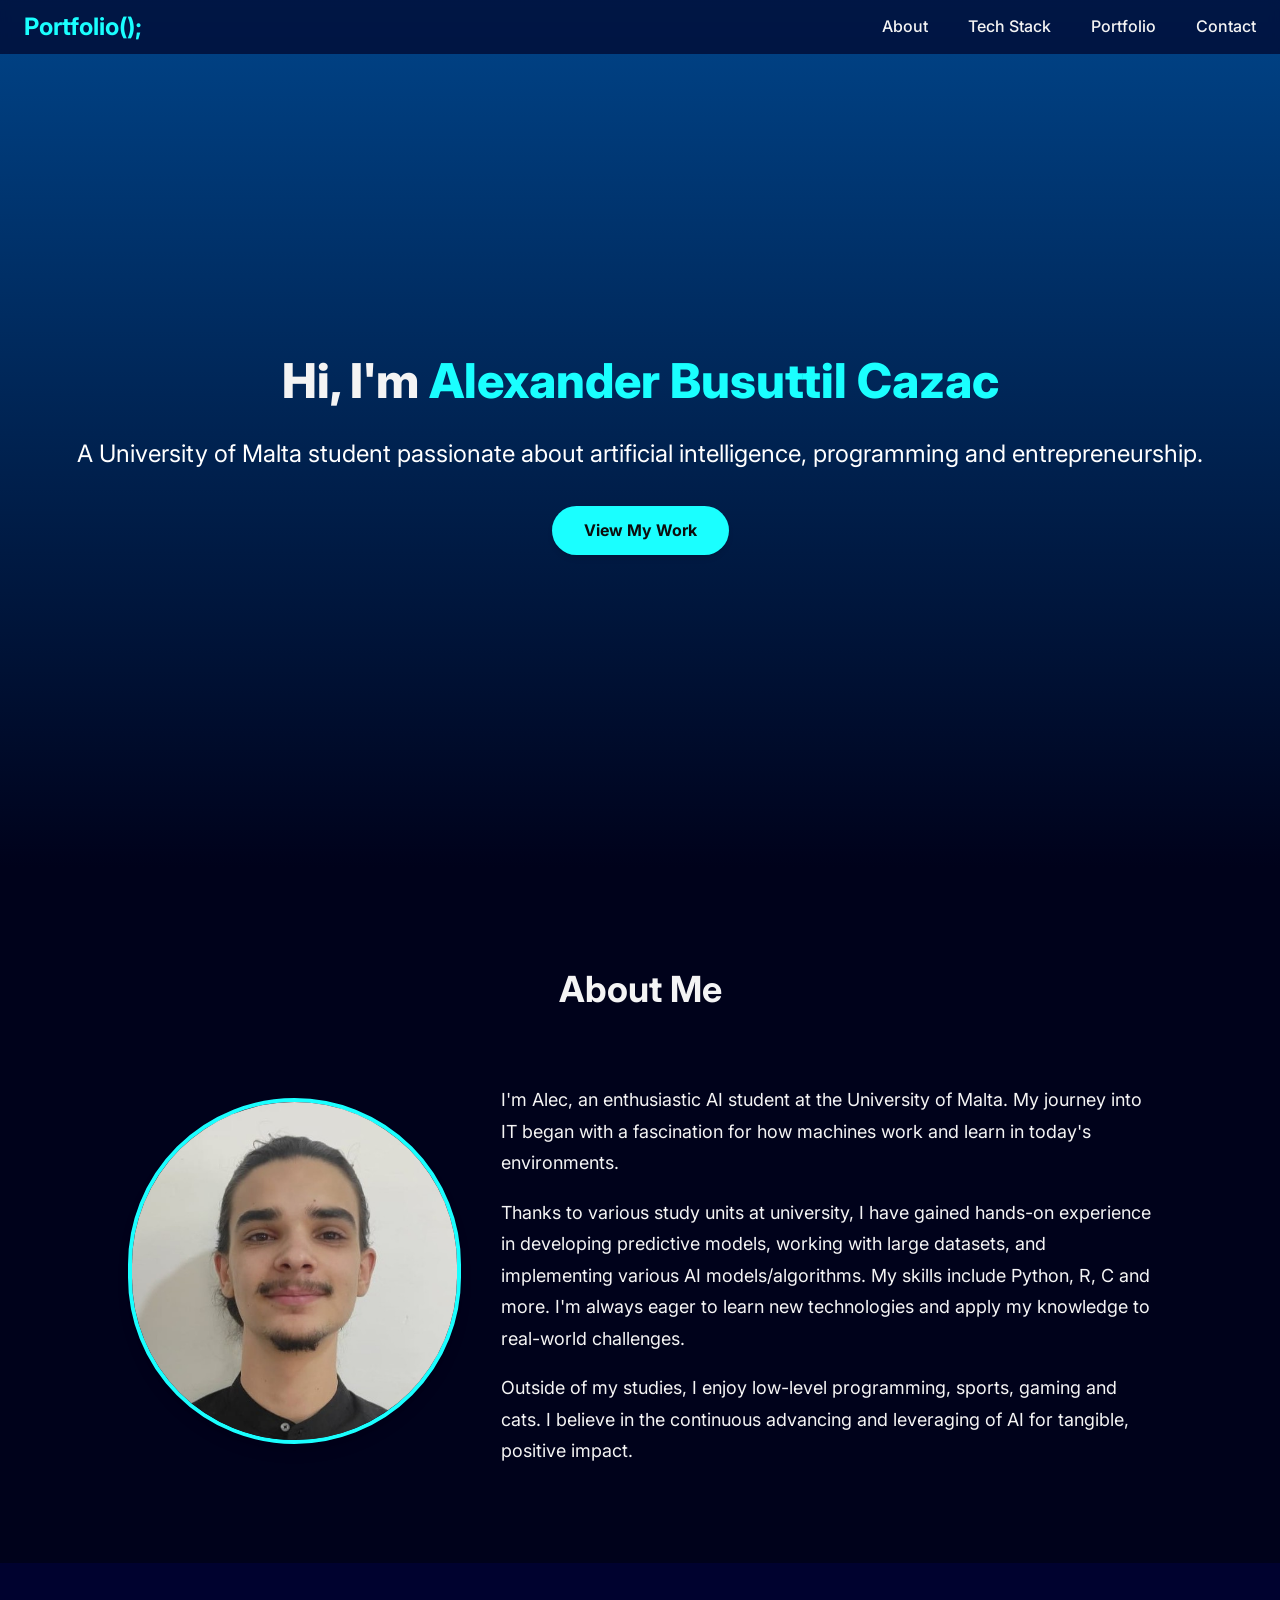
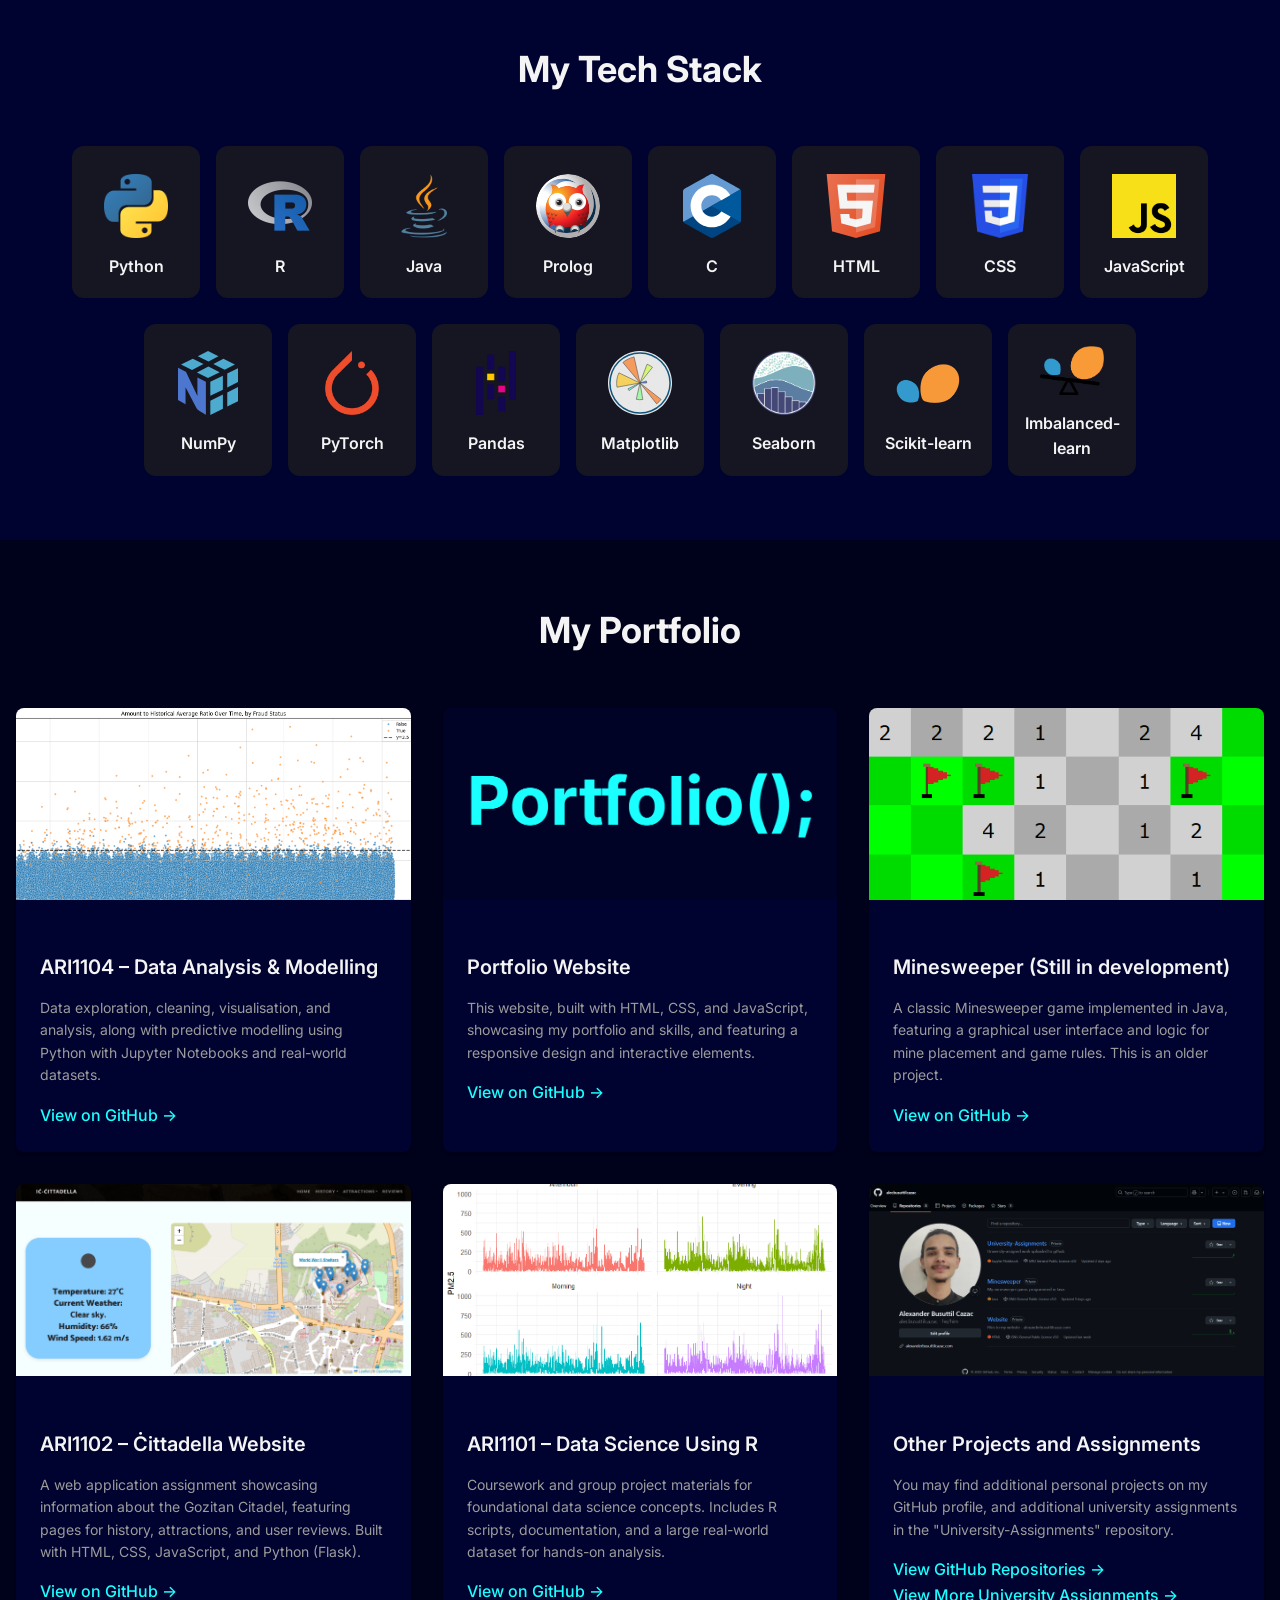
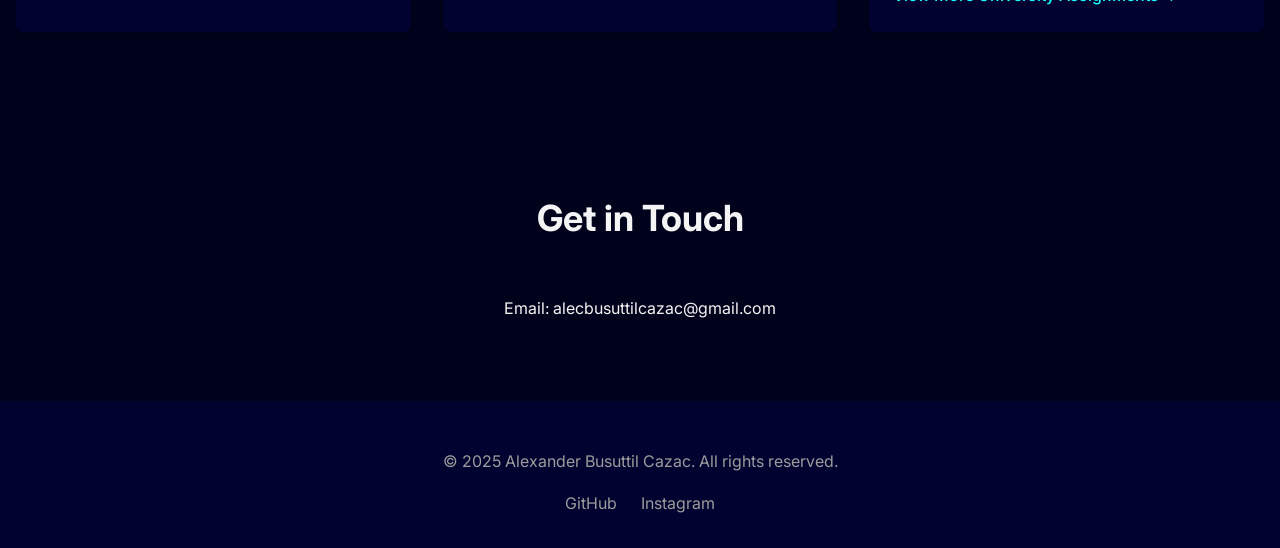
==== front/index.html @ d054beac "Updated website" ====
<!DOCTYPE html>
<html lang="en">

<head>
    <meta charset="UTF-8">
    <meta name="viewport" content="width=device-width, initial-scale=1.0">
    <meta name="author" content="Alexander Busuttil Cazac">
    <link rel="stylesheet" href="https://fonts.googleapis.com/css2?family=Inter:wght@300;400;600;700&display=swap">
    <!-- Font Awesome for icons -->
    <link rel="stylesheet" href="https://cdnjs.cloudflare.com/ajax/libs/font-awesome/6.4.0/css/all.min.css">
    <link rel="stylesheet" href="css/styles.css">
    <link rel="icon" type="image/x-icon" href="resources/favicon.ico">
    <title>Alexander's Portfolio - Home</title>
</head>


<body>
    <!-- HEADER -->
    <header class="header">
        <div class="container">
            <nav class="navbar">
                <!-- Mobile menu toggle button -->
                <button class="hamburger-menu" id="hamburger-menu" aria-label="Toggle navigation menu">
                    <span class="bar"></span>
                    <span class="bar"></span>
                    <span class="bar"></span>
                </button>
                <a href="#" class="logo">Portfolio();</a>
                <ul class="nav-links" id="mobile-menu">
                    <li><a href="#about">About</a></li>
                    <li><a href="#tech-stack">Tech Stack</a></li>
                    <li><a href="#portfolio">Portfolio</a></li>
                    <li><a href="#contact">Contact</a></a></li>
                </ul>
            </nav>
        </div>
    </header>
    
    <!-- HERO -->
    <section id="home" class="hero">
        <div class="container hero-content">
            <h1 class="hero-title">Hi, I'm <span class="highlight-text">Alexander Busuttil Cazac</span></h1>
            <p class="hero-subtitle">A University of Malta student passionate about artificial intelligence, programming and entrepreneurship.</p>
            <a href="#portfolio" class="cta-button">View My Work</a>
        </div>
    </section>
    
    <!-- ABOUT -->
    <section id="about" class="about-section">
        <div class="container about-content">
            <h2 class="section-title">About Me</h2>
            <div class="about-flex-container">
                <div class="about-image">
                    <img src="resources\img\profile.jpeg" alt="A profile picture of Alexander Busuttil Cazac">
                </div>
                <div class="about-text">
                    <p>I'm Alec, an enthusiastic AI student at the University of Malta. My journey into IT began with a fascination for how machines work and learn in today's environments.</p>
                    <p>Thanks to various study units at university, I have gained hands-on experience in developing predictive models, working with large datasets, and implementing various AI models/algorithms. My skills include Python, R, C and more. I'm always eager to learn new technologies and apply my knowledge to real-world challenges.</p>
                    <p>Outside of my studies, I enjoy low-level programming, sports, gaming and cats. I believe in the continuous advancing and leveraging of AI for tangible, positive impact.</p>
                </div>
            </div>
        </div>
    </section>

    <!-- TECH STACK -->
    <section id="tech-stack" class="tech-stack-section">
        <div class="container">
            <h2 class="section-title">My Tech Stack</h2>
            <!-- Languages -->
            <div class="tech-stack-grid">
                <div class="tech-stack-item">
                    <img src="resources/img/icons/py.png" alt="Python Icon" width="64" height="64">
                    <p>Python</p>
                </div>
                <div class="tech-stack-item">
                    <img src="resources/img/icons/r.webp" alt="R icon" width="64" height="64">
                    <p>R</p>
                </div>
                <div class="tech-stack-item">
                    <img src="resources/img/icons/java.png" alt="Java icon" width="64" height="64">
                    <p>Java</p>
                </div>
                <div class="tech-stack-item">
                    <img src="resources/img/icons/swi-prolog.svg" alt="Prolog icon" width="64" height="64">
                    <p>Prolog</p>
                </div>
                <div class="tech-stack-item">
                    <img src="resources/img/icons/C.svg" alt="C icon" width="64" height="64">
                    <p>C</p>
                </div>
                <div class="tech-stack-item">
                    <img src="resources/img/icons/html5.png" alt="HTML5 icon" width="64" height="64">
                    <p>HTML</p>
                </div>
                <div class="tech-stack-item">
                    <img src="resources/img/icons/CSS3.png" alt="CSS3 icon" width="64" height="64">
                    <p>CSS</p>
                </div>
                <div class="tech-stack-item">
                    <img src="resources/img/icons/Javascript.png" alt="JavaScript icon" width="64" height="64">
                    <p>JavaScript</p>
                </div>
            </div>
            <br>            
            <!-- Python Packages -->
            <div class="tech-stack-grid">
                <div class="tech-stack-item">
                    <img src="resources/img/icons/numpy.svg" alt="NumPy Icon" width="64" height="64">
                    <p>NumPy</p>
                </div>
                <div class="tech-stack-item">
                    <img src="resources/img/icons/pytorch.png" alt="PyTorch Icon" width="64" height="64">
                    <p>PyTorch</p>
                </div>
                <div class="tech-stack-item">
                    <img src="resources/img/icons/pandas.png" alt="Pandas Icon" width="64" height="64">
                    <p>Pandas</p>
                </div>
                <div class="tech-stack-item">
                    <img src="resources/img/icons/plot.svg" alt="MatPlotLib Icon" width="64" height="64">
                    <p>Matplotlib</p>
                </div>
                <div class="tech-stack-item">
                    <img src="resources/img/icons/seaborn.png" alt="Seaborn Icon" width="64" height="64">
                    <p>Seaborn</p>
                </div>
                <div class="tech-stack-item">
                    <img src="resources/img/icons/sklearn.png" alt="Scikit-learn Icon" width="64" height="64">
                    <p>Scikit-learn</p>
                </div>
                <div class="tech-stack-item">
                    <img src="resources/img/icons/imblearn.png" alt="Imbalanced-learn Icon" width="64" height="64">
                    <p>Imbalanced-learn</p>
                </div>
            </div>
        </div>
    </section>
    
    <!-- PORTFOLIO -->
    <section id="portfolio" class="portfolio-section">
        <div class="container">
            <h1 class="section-title">My Portfolio</h1>
            <div class="portfolio-grid">
                <div class="project-card">
                    <img src="resources/img/prj-DS2.png" class="project-image">
                    <div class="project-info">
                        <h3 class="project-title">ARI1104 – Data Analysis & Modelling</h3>
                        <p class="project-description">
                            Data exploration, cleaning, visualisation, and analysis, along with predictive modelling using Python with Jupyter Notebooks and real-world datasets.
                        </p>
                        <a href="https://github.com/alecbusuttilcazac/University-Assignments/tree/main/ARI1104%20-%20Foundations%20for%20Data%20Science%202" class="project-link">View on GitHub &rarr;</a>
                    </div>
                </div>
                
                <div class="project-card">
                    <img src="resources/img/prj-pweb.png" class="project-image">
                    <div class="project-info">
                        <h3 class="project-title">Portfolio Website</h3>
                        <p class="project-description">
                            This website, built with HTML, CSS, and JavaScript, showcasing my portfolio and skills, and featuring a responsive design and interactive elements.
                        </p>
                        <a href="https://github.com/alecbusuttilcazac/Website/tree/main" class="project-link">View on GitHub &rarr;</a>
                    </div>
                </div>
                
                <div class="project-card">
                    <img src="resources/img/prj-minesweeper.png" class="project-image">
                    <div class="project-info">
                        <h3 class="project-title">Minesweeper (Still in development)</h3>
                        <p class="project-description">
                            A classic Minesweeper game implemented in Java, featuring a graphical user interface and logic for mine placement and game rules. This is an older project.
                        </p>
                        <a href="https://github.com/alecbusuttilcazac/Minesweeper" class="project-link">View on GitHub &rarr;</a>
                    </div>
                </div>
                
                <div class="project-card">
                    <img src="resources/img/prj-cittadella.png" class="project-image">
                    <div class="project-info">
                        <h3 class="project-title">ARI1102 – Ċittadella Website</h3>
                        <p class="project-description">
                            A web application assignment showcasing information about the Gozitan Citadel, featuring pages for history, attractions, and user reviews. Built with HTML, CSS, JavaScript, and Python (Flask).
                        </p>
                        <a href="https://github.com/alecbusuttilcazac/University-Assignments/tree/main/ARI1102%20-%20Programming%20for%20AI/Web%20Development" class="project-link">View on GitHub &rarr;</a>
                    </div>
                </div>
                
                <div class="project-card">
                    <img src="resources/img/prj-R.png" class="project-image">
                    <div class="project-info">
                        <h3 class="project-title">ARI1101 – Data Science Using R</h3>
                        <p class="project-description">
                            Coursework and group project materials for foundational data science concepts. Includes R scripts, documentation, and a large real-world dataset for hands-on analysis.
                        </p>
                        <a href="#" class="project-link">View on GitHub &rarr;</a>
                    </div>
                </div>
                
                <div class="project-card">
                    <img src="resources/img/prj-github.png" class="project-image">
                    <div class="project-info">
                        <h3 class="project-title">Other Projects and Assignments</h3>
                        <p class="project-description">
                            You may find additional personal projects on my GitHub profile, and additional university assignments in the "University-Assignments" repository.
                        </p>
                        <a href="https://github.com/alecbusuttilcazac?tab=repositories" class="project-link">View GitHub Repositories &rarr;</a><br>
                        <a href="https://github.com/alecbusuttilcazac/University-Assignments" class="project-link">View More University Assignments &rarr;</a>
                    </div>
                </div>
            </div>
        </div>
    </section>
    
    <!-- CONTACT -->
    <section id="contact" class="contact-section">
        <div class="container contact-container">
            <h2 class="section-title">Get in Touch</h2>
            <p style="text-align: center;">Email: alecbusuttilcazac@gmail.com</p>
        </div>
    </section>
    
    <!-- FOOTER -->
    <footer class="footer">
        <div class="container footer-content">
            <p>&copy; 2025 Alexander Busuttil Cazac. All rights reserved.</p>
            <div class="social-links">
                <a href="https://github.com/alecbusuttilcazac">GitHub</a>
                <a href="https://www.instagram.com/alexanderbusuttilcazac/?hl=en">Instagram</a>
            </div>
        </div>
    </footer>
    
    <script src="js/script.js"></script>
</body>
</html>
---- front/css/styles.css ----
/* style.css */

/* --- General Styles --- */
:root {
    --background-colour: #00021b;
    --card-bg: #00022f; /* for cards */
    --text-colour: #f4f4f4; /* for body text */
    --primary-colour: #1affff; /* for highlights */
    --secondary-colour: #0d0d0d;
    --accent-colour: #1affff;
    --light-text-colour: #f4f4f4;
    --light-grey: #9c9c9c; /* for secondary text/borders */
    --font-family: 'Inter', sans-serif;
}

@keyframes fadeInFromBottom {
    from {
        opacity: 0;
        transform: translateY(16px);
    } to {
        opacity: 1;
        transform: translateY(0px);
    }
}

html {
    scroll-behavior: smooth;
}

body {
    font-family: var(--font-family);
    margin: 0;
    padding: 0;
    background-color: var(--background-colour);
    color: var(--text-colour);
    line-height: 1.6;
    -webkit-font-smoothing: antialiased;
    -moz-osx-font-smoothing: grayscale;
}

img {
    max-width: 100%;
    object-fit: contain;
}

h1 {
    font-size: 3rem;
    font-weight: 700;
    margin-bottom: 1rem;
    color: var(--text-colour);
}

h2 {
    font-size: 2.25rem;
    font-weight: 700;
    text-align: center;
    margin-bottom: 3rem;
    color: var(--text-colour);
}

h3 {
    font-size: 1.5rem;
    font-weight: 600;
    margin-bottom: 1.5rem;
    color: var(--text-colour);
}

.container {
    max-width: 1280px;
    margin-left: auto;
    margin-right: auto;
    padding-left: 1rem;
    padding-right: 1rem;
}

.section-title {
    font-size: 2.25rem;
    font-weight: 700;
    text-align: center;
    margin-bottom: 3rem;
    color: var(--text-colour);
}

/* --- Header & Navigation --- */
.header {
    position: fixed;
    top: 0;
    width: 100%;
    z-index: 1000;
    background-color: rgba(0, 3, 41, 0.7);
    backdrop-filter: blur(5px);
    -webkit-backdrop-filter: blur(10px);
    padding-top: 0;
    padding-bottom: 0;
}

.navbar {
    display: flex;
    justify-content: space-between;
    align-items: center;
    position: relative; /* Needed for positioning the mobile menu */
}

.logo {
    font-size: 1.5rem;
    font-weight: 700;
    color: var(--accent-colour);
    text-decoration: none;
    padding: 0.5rem;
    border-radius: 0.375rem;
    transition: background-color 0.3s ease;
}

/* Hide the hamburger menu by default on larger screens */
.hamburger-menu {
    display: none;
}

/* Mobile navigation menu styling */
.nav-links {
    display: flex;
    list-style: none;
    margin: 0;
    padding: 0;
    gap: 1.5rem;
}

.nav-links li a {
    color: var(--text-colour);
    font-weight: 500;
    text-decoration: none;
    padding: 0.5rem;
    border-radius: 0.375rem;
    transition: color 0.3s ease, background-color 0.3s ease;
}

.nav-links li a:hover {
    color: var(--accent-colour);
}

/* --- HERO Section --- */
.hero {
    background-image: linear-gradient(to bottom, #004489, #00021b); /* Darker gradient */
    color: white;
    min-height: 75vh;
    display: flex;
    align-items: center;
    justify-content: center;
    text-align: center;
    padding: 6rem 0;
}

.hero-title {
    font-size: 3rem;
    font-weight: 800;
    line-height: 1.25;
    margin-bottom: 1rem;
    animation: fadeInFromBottom 0.8s ease-out forwards;
    opacity: 0;
}

.hero-title .highlight-text {
    color: var(--accent-colour);
}

.hero-subtitle {
    font-size: 1.5rem;
    margin-bottom: 2rem;
    animation: fadeInFromBottom 0.8s ease-out forwards 0.2s;
    opacity: 0;
}

.cta-button {
    display: inline-block;
    background-color: var(--accent-colour);
    color: var(--secondary-colour);
    font-weight: 700;
    padding: 0.75rem 2rem;
    border-radius: 9999px;
    box-shadow: 0 4px 6px -1px rgba(0, 0, 0, 0.1), 0 2px 4px -1px rgba(0, 0, 0, 0.06);
    text-decoration: none;
    transition: transform 0.3s ease, background-color 0.3s ease;
    animation: fadeInFromBottom 0.8s ease-out forwards 0.4s;
    opacity: 0;
}

.cta-button:hover {
    background-color: var(--light-grey);
    transform: scale(1.05);
}

/* --- About Section --- */
.about-section {
    background-color: var(--background-colour);
    padding-top: 4rem;
    padding-bottom: 5rem;
}

.about-content {
    max-width: 64rem;
}

.about-flex-container {
    display: flex;
    align-items: center;
    gap: 3rem;
}

.about-image {
    flex-basis: 33.333333%;
    margin-bottom: 2rem;
}

.about-image img {
    width: 12rem;
    height: 12rem;
    border-radius: 9999px;
    box-shadow: 0 10px 15px -3px rgba(0, 0, 0, 0.1), 0 4px 6px -2px rgba(0, 0, 0, 0.05);
    object-fit: contain;
    border: 4px solid var(--primary-colour);
}

.about-text {
    flex-basis: 66.666667%;
    font-size: 1.125rem;
    line-height: 1.75;
    color: var(--text-colour);
}

.about-text p {
    margin-bottom: 1rem;
}

/* --- Tech Stack Section --- */
.tech-stack-section {
    background-color: var(--card-bg);
    padding-top: 3rem;
    padding-bottom: 4rem;
}

.tech-stack-grid {
    display: flex;
    flex-wrap: wrap;
    justify-content: center;
    gap: 1rem;
    text-align: center;
}

.tech-stack-item {
    background-color: #151622;
    padding-top: 1.5rem;
    border-radius: 0.75rem;
    transition: transform 0.3s ease, box-shadow 0.3s ease;
    width: 8rem;
    height: 8rem;
    display: flex;
    flex-direction: column;
    justify-content: center;
    align-items: center;
}

.tech-stack-item:hover {
    transform: translateY(-5px);
    background-color: #1d1e2c;
}

.tech-stack-item p {
    font-weight: 600;
    color: var(--text-colour);
}

/* --- Portfolio Section --- */
.portfolio-section {
    background-color: var(--background-colour);
    padding-top: 2rem;
    padding-bottom: 4rem;
}

.portfolio-grid {
    display: grid;
    grid-template-columns: repeat(1, minmax(0, 1fr));
    gap: 2rem;
}

.project-card {
    background-color: var(--card-bg);
    border-radius: 0.5rem;
    box-shadow: 0 4px 6px -1px rgba(0, 0, 0, 0.1), 0 2px 4px -1px rgba(0, 0, 0, 0.06);
    overflow: hidden;
    transition: transform 0.3s ease;
}

.project-card:hover {
    transform: scale(1.05);
}

.project-image {
    width: 100%;
    height: 12rem;
    object-fit: cover;
}

.project-info {
    padding: 1.5rem;
}

.project-title {
    font-size: 1.25rem;
    font-weight: 600;
    color: var(--text-colour);
    margin-bottom: 0.5rem;
}

.project-description {
    color: var(--light-grey);
    font-size: 0.875rem;
    margin-bottom: 1rem;
}

.project-link {
    color: var(--accent-colour);
    font-weight: 500;
    text-decoration: none;
    transition: color 0.3s ease;
}

.project-link:hover {
    color: var(--text-colour);
}

/* --- Contact Section --- */
.contact-section {
    background-color: var(--background-colour);
    padding: 4rem 0;
}

.contact-container {
    max-width: 48rem;
}

.contact-form {
    display: flex;
    flex-direction: column;
    gap: 1.5rem;
}

.form-group label {
    display: block;
    font-size: 1.125rem;
    font-weight: 500;
    color: var(--text-colour);
    margin-bottom: 0.5rem;
}

.form-group input,
.form-group textarea {
    display: block;
    width: 100%;
    padding: 0.75rem 1rem;
    border: 1px solid var(--light-grey);
    background-color: var(--card-bg);
    color: var(--text-colour);
    border-radius: 0.375rem;
    box-shadow: 0 1px 2px 0 rgba(0, 0, 0, 0.05);
    font-size: 1.125rem;
}

.form-group input:focus,
.form-group textarea:focus {
    outline: 2px solid var(--accent-colour);
    border-color: var(--accent-colour);
}

.form-submit {
    text-align: center;
}

/* --- Footer --- */
.footer {
    background-color: var(--card-bg);
    color: var(--light-grey);
    padding-top: 2rem;
    padding-bottom: 2rem;
}

.footer-content {
    text-align: center;
}

.social-links {
    display: flex;
    justify-content: center;
    gap: 1.5rem;
    margin-top: 1rem;
}

.social-links a {
    color: var(--light-grey);
    text-decoration: none;
    transition: color 0.3s ease;
}

.social-links a:hover {
    color: var(--accent-colour);
}

/* --- Responsive Design --- */
@media (max-width: 767px) {
    /* Mobile-first adjustments for the header */
    .header {
        padding: 0.75rem 1rem; /* Adjust padding for mobile header */
    }

    .navbar {
        justify-content: space-between;
    }

    .nav-links {
        display: none;
        position: absolute;
        top: 100%;
        left: 0;
        width: 100%;
        background-color: rgba(0, 3, 41, 0.7);
        backdrop-filter: blur(5px);
        -webkit-backdrop-filter: blur(10px);
        flex-direction: column;
        text-align: center;
        padding: 1rem 0;
        box-shadow: 0 4px 6px -1px rgba(0, 0, 0, 0.1);
        border-bottom-left-radius: 0.5rem;
        border-bottom-right-radius: 0.5rem;
    }

    .nav-links.active {
        display: flex;
    }
    
    .nav-links li a {
        padding: 1rem 0;
        width: 100%;
    }

    .hamburger-menu {
        display: block;
        background: none;
        border: none;
        cursor: pointer;
        padding: 0.5rem;
        position: relative;
        z-index: 1001; /* Ensure it's above the menu */
    }

    .hamburger-menu .bar {
        display: block;
        width: 25px;
        height: 3px;
        background-color: var(--accent-colour);
        margin: 5px auto;
        transition: all 0.3s ease;
        border-radius: 0.25rem;
    }

    .hamburger-menu.active .bar:nth-child(2) {
        opacity: 0;
    }
    
    .hamburger-menu.active .bar:nth-child(1) {
        transform: translateY(8px) rotate(45deg);
    }
    
    .hamburger-menu.active .bar:nth-child(3) {
        transform: translateY(-8px) rotate(-45deg);
    }
    
    .hero-title {
        font-size: 2.25rem; /* Smaller font size for mobile */
    }

    .hero-subtitle {
        font-size: 1.2rem; /* Smaller font size for mobile */
    }

    .about-flex-container {
        flex-direction: column;
        text-align: center;
    }
    
    .about-image {
        margin-bottom: 1rem;
    }

    .about-text {
        text-align: left;
    }
}

@media (min-width: 768px) {
    .about-flex-container {
        flex-direction: row;
        margin-bottom: 0;
    }
    
    .about-image {
        margin-bottom: 0;
    }

    .about-image img {
        width: 100%;
        height: auto;
    }

    .portfolio-grid {
        grid-template-columns: repeat(2, minmax(0, 1fr));
    }
}

@media (min-width: 1024px) {
    .portfolio-grid {
        grid-template-columns: repeat(3, minmax(0, 1fr));
    }
}
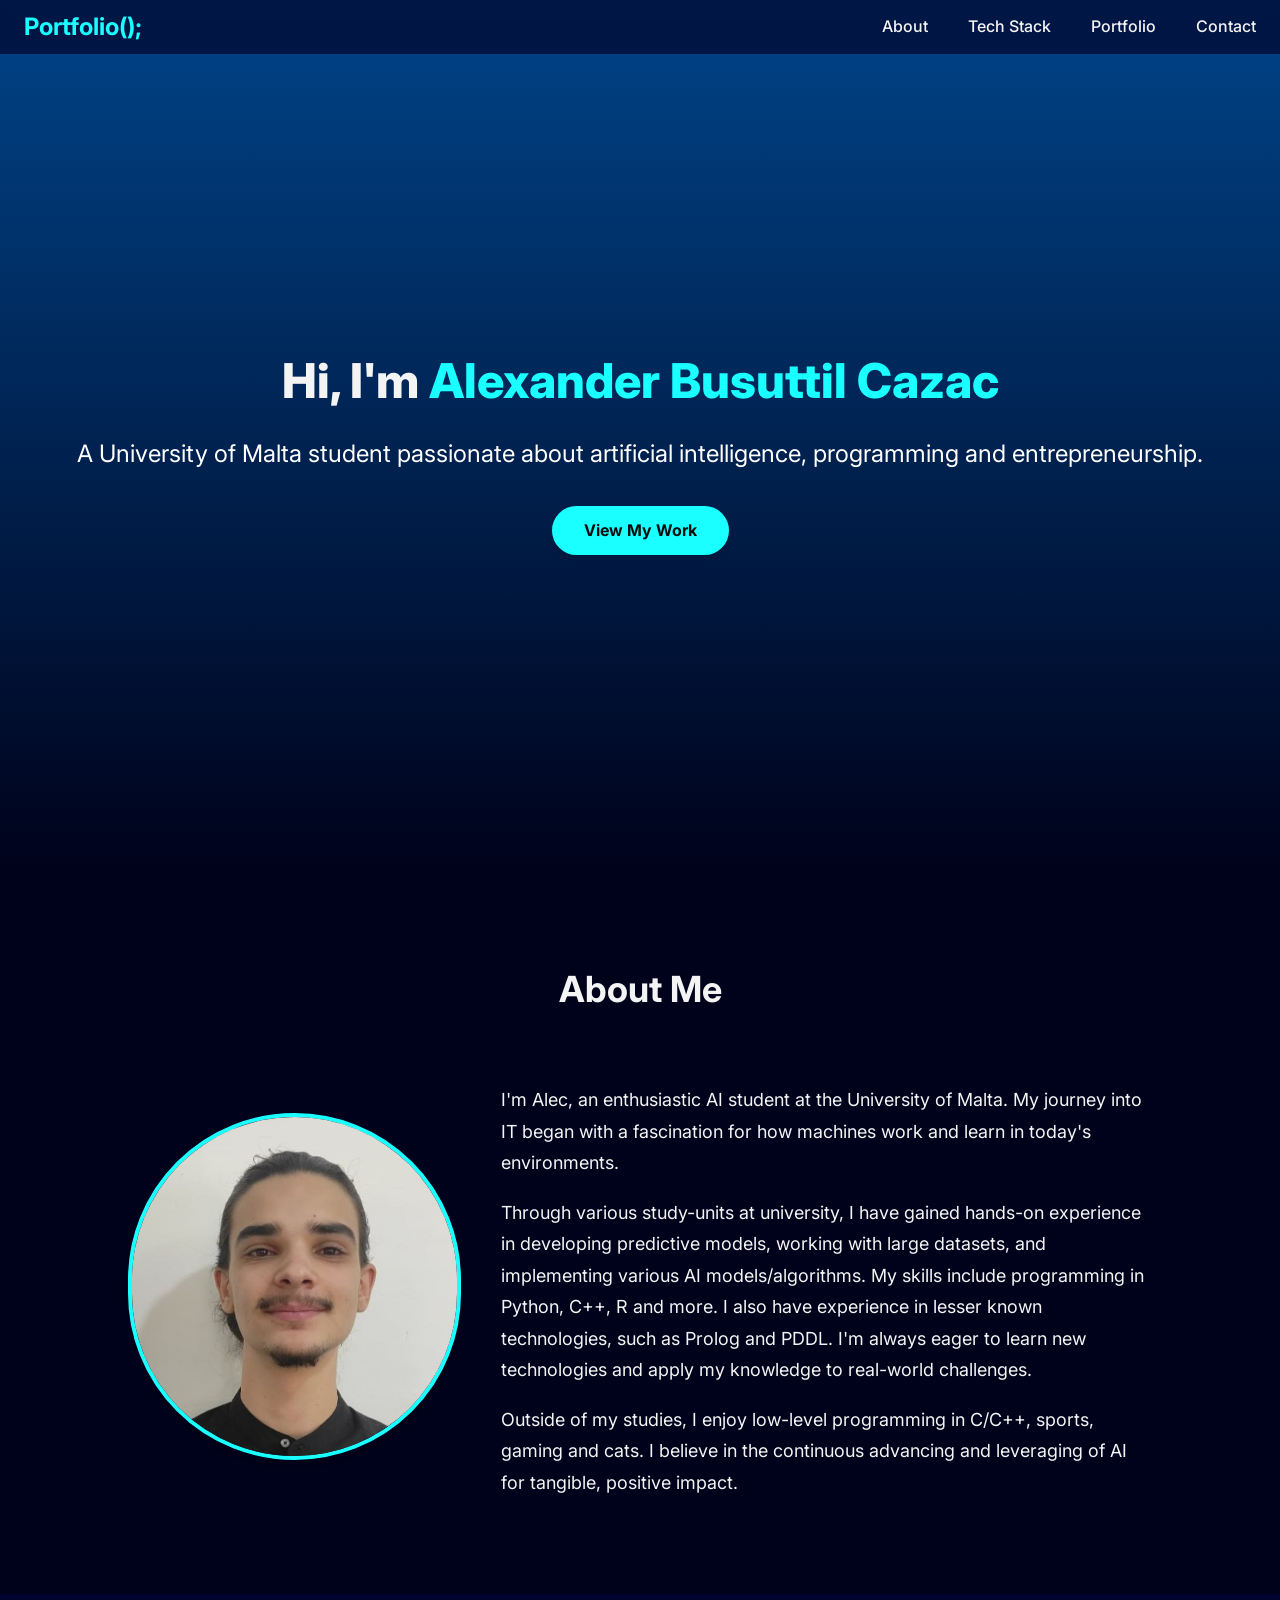
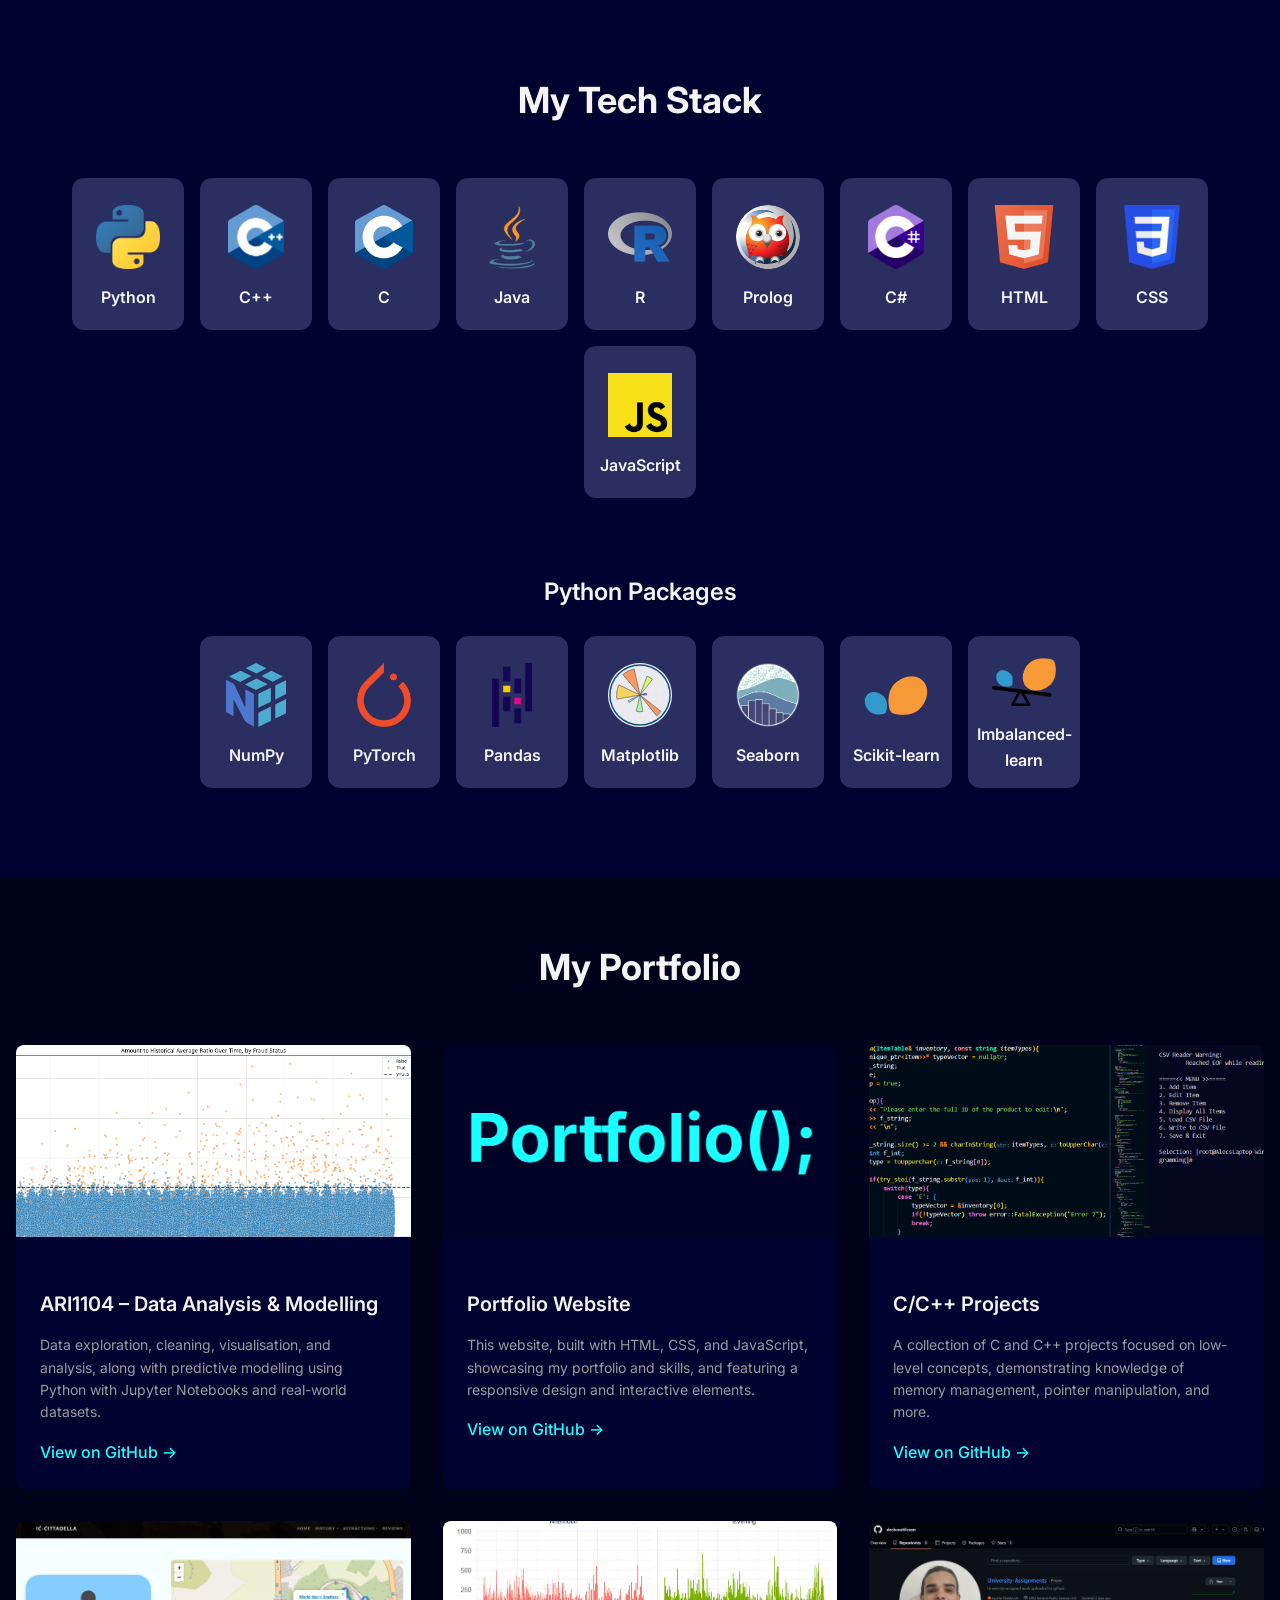
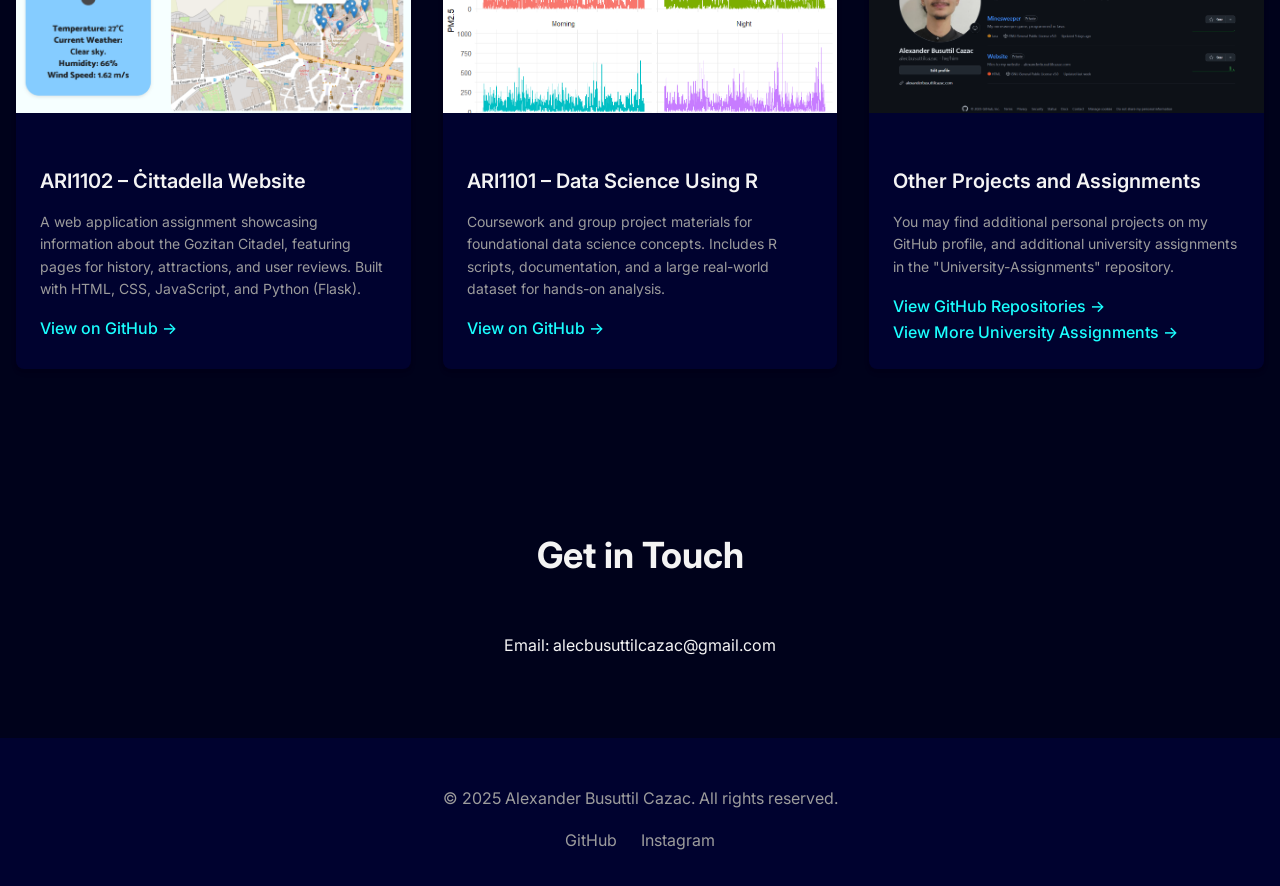
==== commit a93a3c16: "Update tech stack and portfolio section Revised tech stack to include C++ and C# with new icons, upd" ====
--- a/front/index.html
+++ b/front/index.html
@@ -55,8 +55,8 @@
                 </div>
                 <div class="about-text">
                     <p>I'm Alec, an enthusiastic AI student at the University of Malta. My journey into IT began with a fascination for how machines work and learn in today's environments.</p>
-                    <p>Thanks to various study units at university, I have gained hands-on experience in developing predictive models, working with large datasets, and implementing various AI models/algorithms. My skills include Python, R, C and more. I'm always eager to learn new technologies and apply my knowledge to real-world challenges.</p>
-                    <p>Outside of my studies, I enjoy low-level programming, sports, gaming and cats. I believe in the continuous advancing and leveraging of AI for tangible, positive impact.</p>
+                    <p>Through various study-units at university, I have gained hands-on experience in developing predictive models, working with large datasets, and implementing various AI models/algorithms. My skills include programming in Python, C++, R and more. I also have experience in lesser known technologies, such as Prolog and PDDL. I'm always eager to learn new technologies and apply my knowledge to real-world challenges.</p>
+                    <p>Outside of my studies, I enjoy low-level programming in C/C++, sports, gaming and cats. I believe in the continuous advancing and leveraging of AI for tangible, positive impact.</p>
                 </div>
             </div>
         </div>
@@ -73,20 +73,28 @@
                     <p>Python</p>
                 </div>
                 <div class="tech-stack-item">
+                    <img src="resources/img/icons/Cpp.png" alt="C++ icon" width="64" height="64">
+                    <p>C++</p>
+                </div>
+                <div class="tech-stack-item">
+                    <img src="resources/img/icons/C.svg" alt="C icon" width="64" height="64">
+                    <p>C</p>
+                </div>
+                <div class="tech-stack-item">
+                    <img src="resources/img/icons/java.png" alt="Java icon" width="64" height="64">
+                    <p>Java</p>
+                </div>
+                <div class="tech-stack-item">
                     <img src="resources/img/icons/r.webp" alt="R icon" width="64" height="64">
                     <p>R</p>
                 </div>
                 <div class="tech-stack-item">
-                    <img src="resources/img/icons/java.png" alt="Java icon" width="64" height="64">
-                    <p>Java</p>
-                </div>
-                <div class="tech-stack-item">
                     <img src="resources/img/icons/swi-prolog.svg" alt="Prolog icon" width="64" height="64">
                     <p>Prolog</p>
                 </div>
                 <div class="tech-stack-item">
-                    <img src="resources/img/icons/C.svg" alt="C icon" width="64" height="64">
-                    <p>C</p>
+                    <img src="resources/img/icons/Cs.png" alt="C# icon" width="64" height="64">
+                    <p>C#</p>
                 </div>
                 <div class="tech-stack-item">
                     <img src="resources/img/icons/html5.png" alt="HTML5 icon" width="64" height="64">
@@ -101,8 +109,10 @@
                     <p>JavaScript</p>
                 </div>
             </div>
-            <br>            
+            <br><br>     
+                
             <!-- Python Packages -->
+            <h3 class="section-subtitle">Python Packages</h3>
             <div class="tech-stack-grid">
                 <div class="tech-stack-item">
                     <img src="resources/img/icons/numpy.svg" alt="NumPy Icon" width="64" height="64">
@@ -134,6 +144,7 @@
                 </div>
             </div>
         </div>
+        <br>
     </section>
     
     <!-- PORTFOLIO -->
@@ -164,13 +175,13 @@
                 </div>
                 
                 <div class="project-card">
-                    <img src="resources/img/prj-minesweeper.png" class="project-image">
-                    <div class="project-info">
-                        <h3 class="project-title">Minesweeper (Still in development)</h3>
-                        <p class="project-description">
-                            A classic Minesweeper game implemented in Java, featuring a graphical user interface and logic for mine placement and game rules. This is an older project.
-                        </p>
-                        <a href="https://github.com/alecbusuttilcazac/Minesweeper" class="project-link">View on GitHub &rarr;</a>
+                    <img src="resources/img/prj-c-cpp.png" class="project-image">
+                    <div class="project-info">
+                        <h3 class="project-title">C/C++ Projects</h3>
+                        <p class="project-description">
+                            A collection of C and C++ projects focused on low-level concepts, demonstrating knowledge of memory management, pointer manipulation, and more.
+                        </p>
+                        <a href="https://github.com/alecbusuttilcazac/C-Cpp-Projects" class="project-link">View on GitHub &rarr;</a>
                     </div>
                 </div>
                 
@@ -192,7 +203,7 @@
                         <p class="project-description">
                             Coursework and group project materials for foundational data science concepts. Includes R scripts, documentation, and a large real-world dataset for hands-on analysis.
                         </p>
-                        <a href="#" class="project-link">View on GitHub &rarr;</a>
+                        <a href="https://github.com/alecbusuttilcazac/University-Assignments/tree/main/ARI1101%20-%20Foundations%20of%20Data%20Science" class="project-link">View on GitHub &rarr;</a>
                     </div>
                 </div>
                 
--- a/front/css/styles.css
+++ b/front/css/styles.css
@@ -247,11 +247,11 @@
 }
 
 .tech-stack-item {
-    background-color: #151622;
+    background-color: #2b2e60;
     padding-top: 1.5rem;
     border-radius: 0.75rem;
     transition: transform 0.3s ease, box-shadow 0.3s ease;
-    width: 8rem;
+    width: 7rem;
     height: 8rem;
     display: flex;
     flex-direction: column;
@@ -261,12 +261,16 @@
 
 .tech-stack-item:hover {
     transform: translateY(-5px);
-    background-color: #1d1e2c;
+    background-color: #21225e;
 }
 
 .tech-stack-item p {
     font-weight: 600;
     color: var(--text-colour);
+}
+
+.section-subtitle {
+    text-align: center;
 }
 
 /* --- Portfolio Section --- */
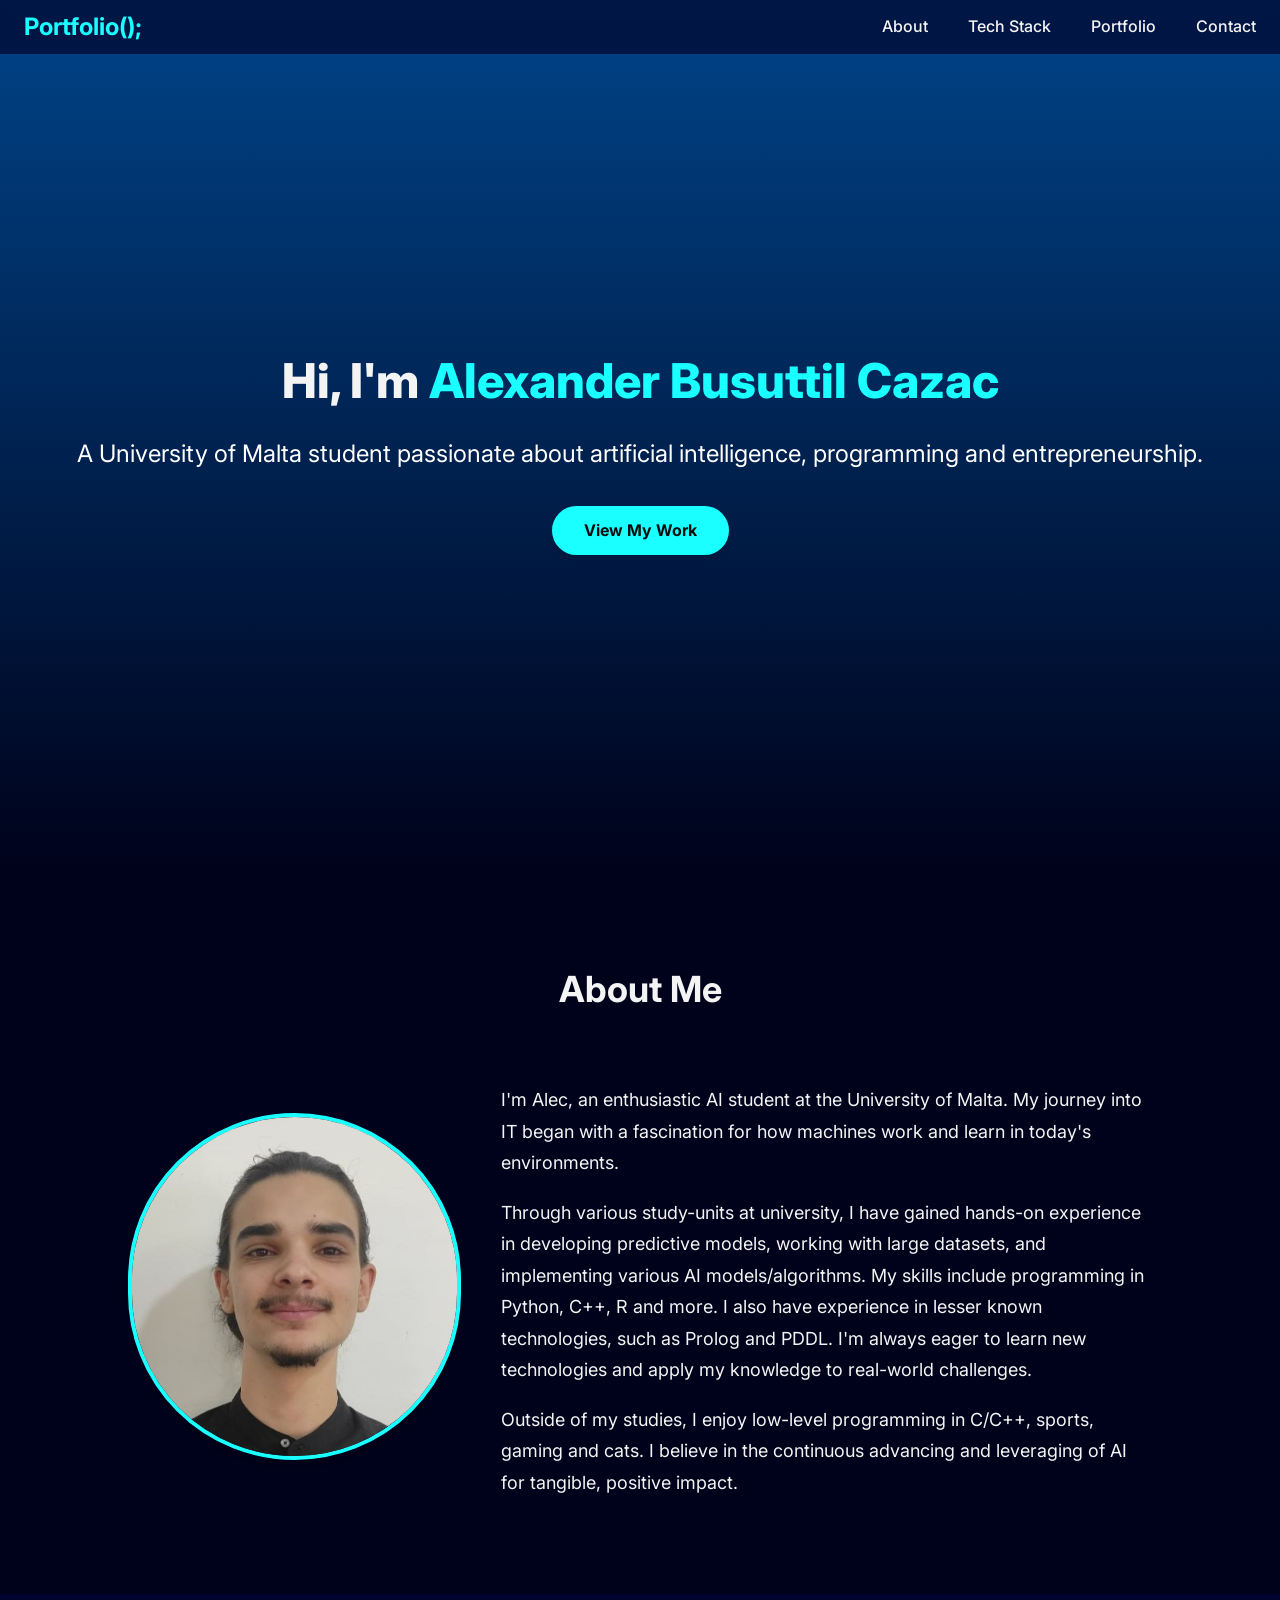
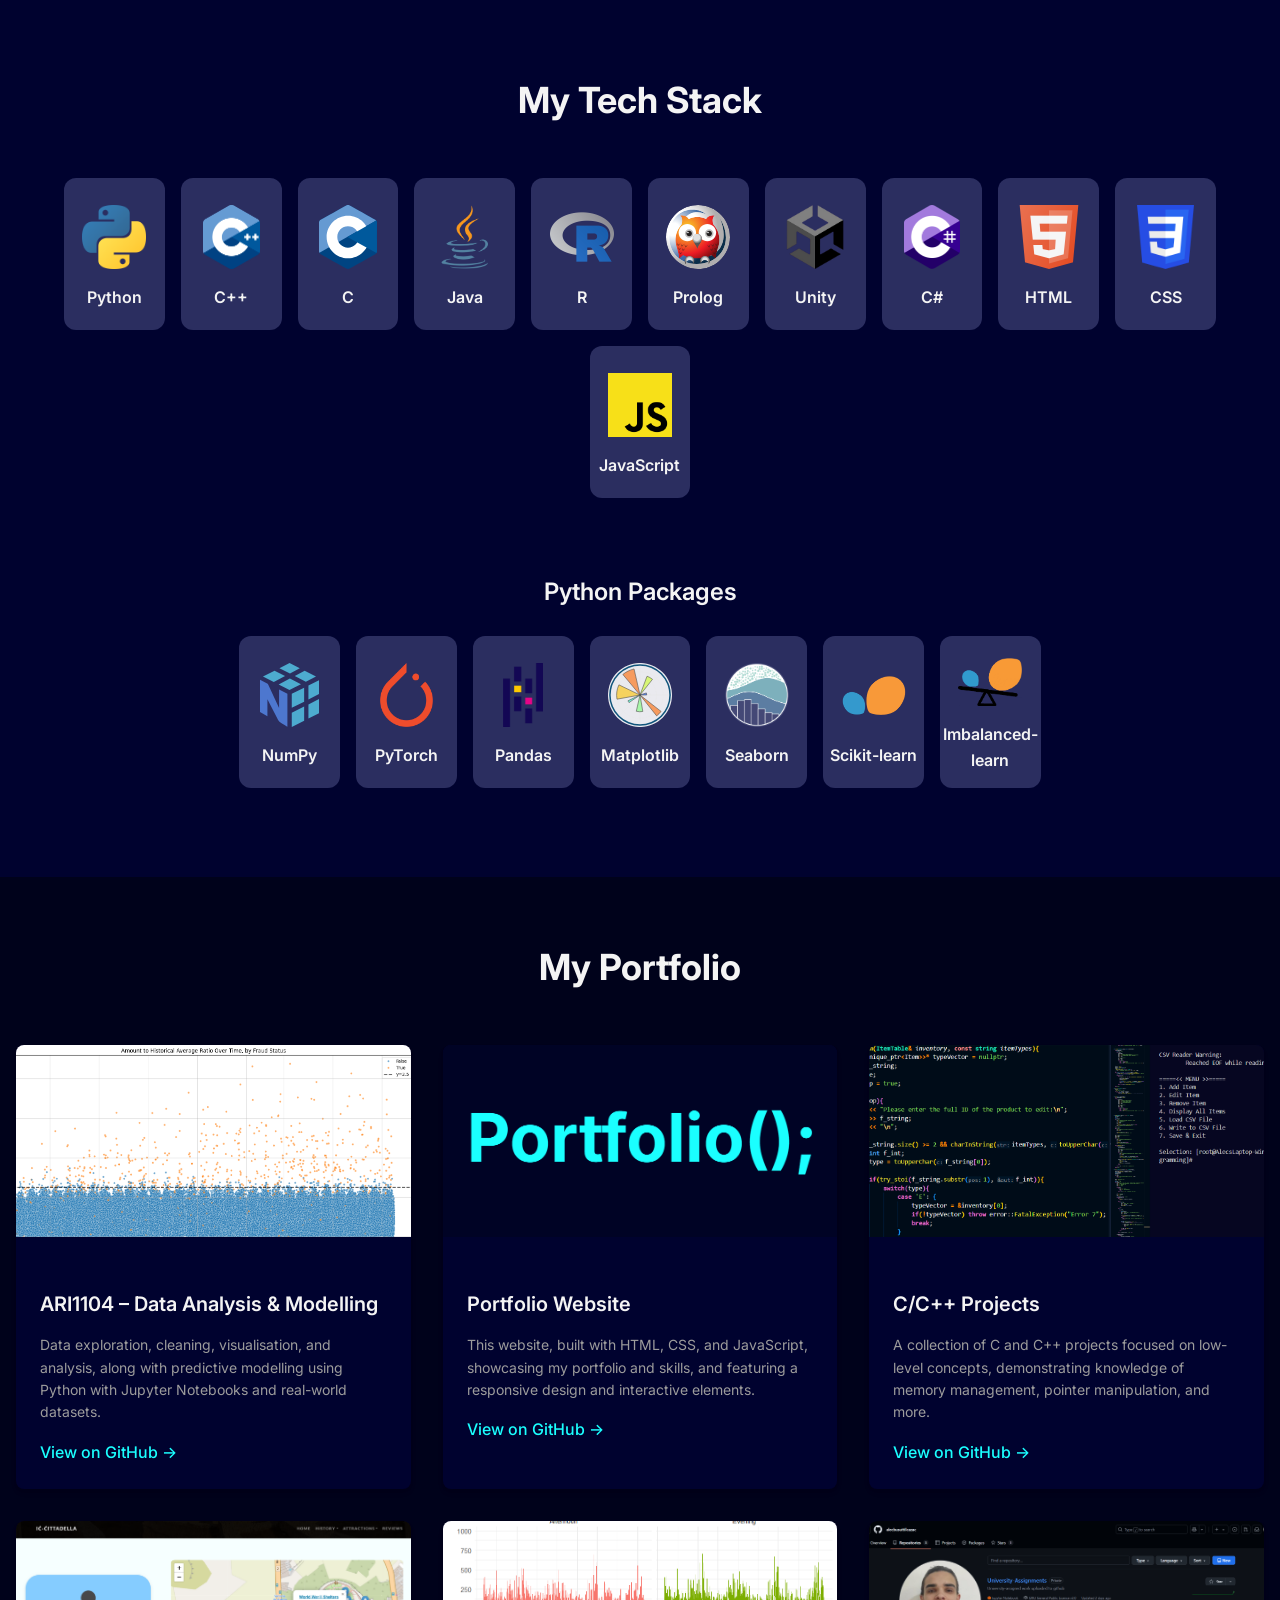
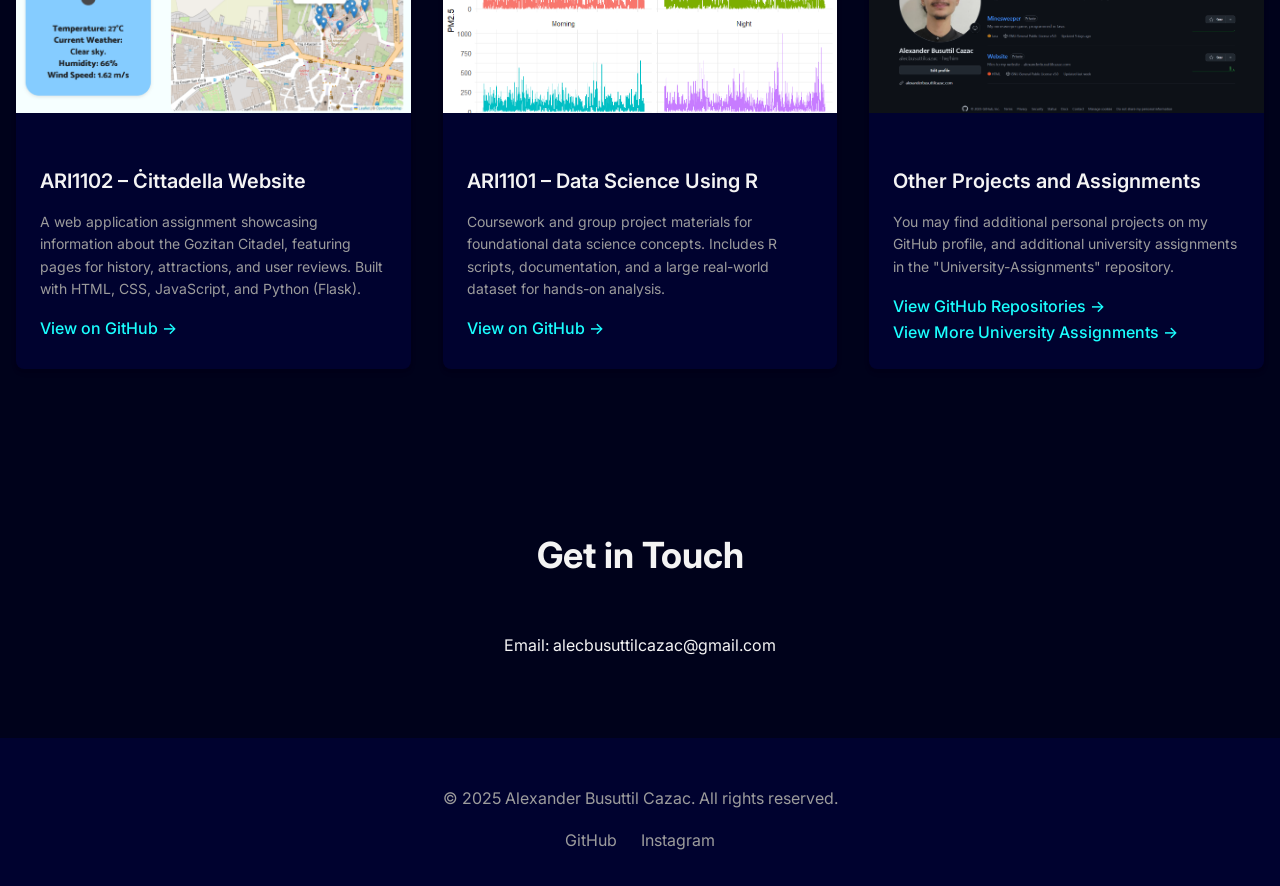
==== commit cb6214ff: "Updated to include Unity in tech stack." ====
--- a/front/index.html
+++ b/front/index.html
@@ -8,7 +8,7 @@
     <link rel="stylesheet" href="https://fonts.googleapis.com/css2?family=Inter:wght@300;400;600;700&display=swap">
     <!-- Font Awesome for icons -->
     <link rel="stylesheet" href="https://cdnjs.cloudflare.com/ajax/libs/font-awesome/6.4.0/css/all.min.css">
-    <link rel="stylesheet" href="css/styles.css">
+    <link rel="stylesheet" href="css/style.css?v=2.2">
     <link rel="icon" type="image/x-icon" href="resources/favicon.ico">
     <title>Alexander's Portfolio - Home</title>
 </head>
@@ -93,6 +93,10 @@
                     <p>Prolog</p>
                 </div>
                 <div class="tech-stack-item">
+                    <img src="resources/img/icons/unity.png" alt="Unity icon" width="64" height="64">
+                    <p>Unity</p>
+                </div>
+                <div class="tech-stack-item">
                     <img src="resources/img/icons/Cs.png" alt="C# icon" width="64" height="64">
                     <p>C#</p>
                 </div>
--- a/front/css/style.css
+++ b/front/css/style.css
@@ -0,0 +1,528 @@
+/* style.css */
+
+/* --- General Styles --- */
+:root {
+    --background-colour: #00021b;
+    --card-bg: #00022f; /* for cards */
+    --text-colour: #f4f4f4; /* for body text */
+    --primary-colour: #1affff; /* for highlights */
+    --secondary-colour: #0d0d0d;
+    --accent-colour: #1affff;
+    --light-text-colour: #f4f4f4;
+    --light-grey: #9c9c9c; /* for secondary text/borders */
+    --font-family: 'Inter', sans-serif;
+}
+
+@keyframes fadeInFromBottom {
+    from {
+        opacity: 0;
+        transform: translateY(16px);
+    } to {
+        opacity: 1;
+        transform: translateY(0px);
+    }
+}
+
+html {
+    scroll-behavior: smooth;
+}
+
+body {
+    font-family: var(--font-family);
+    margin: 0;
+    padding: 0;
+    background-color: var(--background-colour);
+    color: var(--text-colour);
+    line-height: 1.6;
+    -webkit-font-smoothing: antialiased;
+    -moz-osx-font-smoothing: grayscale;
+}
+
+img {
+    max-width: 100%;
+    object-fit: contain;
+}
+
+h1 {
+    font-size: 3rem;
+    font-weight: 700;
+    margin-bottom: 1rem;
+    color: var(--text-colour);
+}
+
+h2 {
+    font-size: 2.25rem;
+    font-weight: 700;
+    text-align: center;
+    margin-bottom: 3rem;
+    color: var(--text-colour);
+}
+
+h3 {
+    font-size: 1.5rem;
+    font-weight: 600;
+    margin-bottom: 1.5rem;
+    color: var(--text-colour);
+}
+
+.container {
+    max-width: 1280px;
+    margin-left: auto;
+    margin-right: auto;
+    padding-left: 1rem;
+    padding-right: 1rem;
+}
+
+.section-title {
+    font-size: 2.25rem;
+    font-weight: 700;
+    text-align: center;
+    margin-bottom: 3rem;
+    color: var(--text-colour);
+}
+
+/* --- Header & Navigation --- */
+.header {
+    position: fixed;
+    top: 0;
+    width: 100%;
+    z-index: 1000;
+    background-color: rgba(0, 3, 41, 0.7);
+    backdrop-filter: blur(5px);
+    -webkit-backdrop-filter: blur(10px);
+    padding-top: 0;
+    padding-bottom: 0;
+}
+
+.navbar {
+    display: flex;
+    justify-content: space-between;
+    align-items: center;
+    position: relative; /* Needed for positioning the mobile menu */
+}
+
+.logo {
+    font-size: 1.5rem;
+    font-weight: 700;
+    color: var(--accent-colour);
+    text-decoration: none;
+    padding: 0.5rem;
+    border-radius: 0.375rem;
+    transition: background-color 0.3s ease;
+}
+
+/* Hide the hamburger menu by default on larger screens */
+.hamburger-menu {
+    display: none;
+}
+
+/* Mobile navigation menu styling */
+.nav-links {
+    display: flex;
+    list-style: none;
+    margin: 0;
+    padding: 0;
+    gap: 1.5rem;
+}
+
+.nav-links li a {
+    color: var(--text-colour);
+    font-weight: 500;
+    text-decoration: none;
+    padding: 0.5rem;
+    border-radius: 0.375rem;
+    transition: color 0.3s ease, background-color 0.3s ease;
+}
+
+.nav-links li a:hover {
+    color: var(--accent-colour);
+}
+
+/* --- HERO Section --- */
+.hero {
+    background-image: linear-gradient(to bottom, #004489, #00021b); /* Darker gradient */
+    color: white;
+    min-height: 75vh;
+    display: flex;
+    align-items: center;
+    justify-content: center;
+    text-align: center;
+    padding: 6rem 0;
+}
+
+.hero-title {
+    font-size: 3rem;
+    font-weight: 800;
+    line-height: 1.25;
+    margin-bottom: 1rem;
+    animation: fadeInFromBottom 0.8s ease-out forwards;
+    opacity: 0;
+}
+
+.hero-title .highlight-text {
+    color: var(--accent-colour);
+}
+
+.hero-subtitle {
+    font-size: 1.5rem;
+    margin-bottom: 2rem;
+    animation: fadeInFromBottom 0.8s ease-out forwards 0.2s;
+    opacity: 0;
+}
+
+.cta-button {
+    display: inline-block;
+    background-color: var(--accent-colour);
+    color: var(--secondary-colour);
+    font-weight: 700;
+    padding: 0.75rem 2rem;
+    border-radius: 9999px;
+    box-shadow: 0 4px 6px -1px rgba(0, 0, 0, 0.1), 0 2px 4px -1px rgba(0, 0, 0, 0.06);
+    text-decoration: none;
+    transition: transform 0.3s ease, background-color 0.3s ease;
+    animation: fadeInFromBottom 0.8s ease-out forwards 0.4s;
+    opacity: 0;
+}
+
+.cta-button:hover {
+    background-color: var(--light-grey);
+    transform: scale(1.05);
+}
+
+/* --- About Section --- */
+.about-section {
+    background-color: var(--background-colour);
+    padding-top: 4rem;
+    padding-bottom: 5rem;
+}
+
+.about-content {
+    max-width: 64rem;
+}
+
+.about-flex-container {
+    display: flex;
+    align-items: center;
+    gap: 3rem;
+}
+
+.about-image {
+    flex-basis: 33.333333%;
+    margin-bottom: 2rem;
+}
+
+.about-image img {
+    width: 12rem;
+    height: 12rem;
+    border-radius: 9999px;
+    box-shadow: 0 10px 15px -3px rgba(0, 0, 0, 0.1), 0 4px 6px -2px rgba(0, 0, 0, 0.05);
+    object-fit: contain;
+    border: 4px solid var(--primary-colour);
+}
+
+.about-text {
+    flex-basis: 66.666667%;
+    font-size: 1.125rem;
+    line-height: 1.75;
+    color: var(--text-colour);
+}
+
+.about-text p {
+    margin-bottom: 1rem;
+}
+
+/* --- Tech Stack Section --- */
+.tech-stack-section {
+    background-color: var(--card-bg);
+    padding-top: 3rem;
+    padding-bottom: 4rem;
+}
+
+.tech-stack-grid {
+    display: flex;
+    flex-wrap: wrap;
+    justify-content: center;
+    gap: 1rem;
+    text-align: center;
+}
+
+.tech-stack-item {
+    background-color: #2b2e60;
+    padding-top: 1.5rem;
+    border-radius: 0.75rem;
+    transition: transform 0.3s ease, box-shadow 0.3s ease;
+    width: 6.3rem;
+    height: 8rem;
+    display: flex;
+    flex-direction: column;
+    justify-content: center;
+    align-items: center;
+}
+
+.tech-stack-item:hover {
+    transform: translateY(-5px);
+    background-color: #21225e;
+}
+
+.tech-stack-item p {
+    font-weight: 600;
+    color: var(--text-colour);
+}
+
+.section-subtitle {
+    text-align: center;
+}
+
+/* test */
+
+/* --- Portfolio Section --- */
+.portfolio-section {
+    background-color: var(--background-colour);
+    padding-top: 2rem;
+    padding-bottom: 4rem;
+}
+
+.portfolio-grid {
+    display: grid;
+    grid-template-columns: repeat(1, minmax(0, 1fr));
+    gap: 2rem;
+}
+
+.project-card {
+    background-color: var(--card-bg);
+    border-radius: 0.5rem;
+    box-shadow: 0 4px 6px -1px rgba(0, 0, 0, 0.1), 0 2px 4px -1px rgba(0, 0, 0, 0.06);
+    overflow: hidden;
+    transition: transform 0.3s ease;
+}
+
+.project-card:hover {
+    transform: scale(1.05);
+}
+
+.project-image {
+    width: 100%;
+    height: 12rem;
+    object-fit: cover;
+}
+
+.project-info {
+    padding: 1.5rem;
+}
+
+.project-title {
+    font-size: 1.25rem;
+    font-weight: 600;
+    color: var(--text-colour);
+    margin-bottom: 0.5rem;
+}
+
+.project-description {
+    color: var(--light-grey);
+    font-size: 0.875rem;
+    margin-bottom: 1rem;
+}
+
+.project-link {
+    color: var(--accent-colour);
+    font-weight: 500;
+    text-decoration: none;
+    transition: color 0.3s ease;
+}
+
+.project-link:hover {
+    color: var(--text-colour);
+}
+
+/* --- Contact Section --- */
+.contact-section {
+    background-color: var(--background-colour);
+    padding: 4rem 0;
+}
+
+.contact-container {
+    max-width: 48rem;
+}
+
+.contact-form {
+    display: flex;
+    flex-direction: column;
+    gap: 1.5rem;
+}
+
+.form-group label {
+    display: block;
+    font-size: 1.125rem;
+    font-weight: 500;
+    color: var(--text-colour);
+    margin-bottom: 0.5rem;
+}
+
+.form-group input,
+.form-group textarea {
+    display: block;
+    width: 100%;
+    padding: 0.75rem 1rem;
+    border: 1px solid var(--light-grey);
+    background-color: var(--card-bg);
+    color: var(--text-colour);
+    border-radius: 0.375rem;
+    box-shadow: 0 1px 2px 0 rgba(0, 0, 0, 0.05);
+    font-size: 1.125rem;
+}
+
+.form-group input:focus,
+.form-group textarea:focus {
+    outline: 2px solid var(--accent-colour);
+    border-color: var(--accent-colour);
+}
+
+.form-submit {
+    text-align: center;
+}
+
+/* --- Footer --- */
+.footer {
+    background-color: var(--card-bg);
+    color: var(--light-grey);
+    padding-top: 2rem;
+    padding-bottom: 2rem;
+}
+
+.footer-content {
+    text-align: center;
+}
+
+.social-links {
+    display: flex;
+    justify-content: center;
+    gap: 1.5rem;
+    margin-top: 1rem;
+}
+
+.social-links a {
+    color: var(--light-grey);
+    text-decoration: none;
+    transition: color 0.3s ease;
+}
+
+.social-links a:hover {
+    color: var(--accent-colour);
+}
+
+/* --- Responsive Design --- */
+@media (max-width: 767px) {
+    /* Mobile-first adjustments for the header */
+    .header {
+        padding: 0.75rem 1rem; /* Adjust padding for mobile header */
+    }
+
+    .navbar {
+        justify-content: space-between;
+    }
+
+    .nav-links {
+        display: none;
+        position: absolute;
+        top: 100%;
+        left: 0;
+        width: 100%;
+        background-color: rgba(0, 3, 41, 0.7);
+        backdrop-filter: blur(5px);
+        -webkit-backdrop-filter: blur(10px);
+        flex-direction: column;
+        text-align: center;
+        padding: 1rem 0;
+        box-shadow: 0 4px 6px -1px rgba(0, 0, 0, 0.1);
+        border-bottom-left-radius: 0.5rem;
+        border-bottom-right-radius: 0.5rem;
+    }
+
+    .nav-links.active {
+        display: flex;
+    }
+    
+    .nav-links li a {
+        padding: 1rem 0;
+        width: 100%;
+    }
+
+    .hamburger-menu {
+        display: block;
+        background: none;
+        border: none;
+        cursor: pointer;
+        padding: 0.5rem;
+        position: relative;
+        z-index: 1001; /* Ensure it's above the menu */
+    }
+
+    .hamburger-menu .bar {
+        display: block;
+        width: 25px;
+        height: 3px;
+        background-color: var(--accent-colour);
+        margin: 5px auto;
+        transition: all 0.3s ease;
+        border-radius: 0.25rem;
+    }
+
+    .hamburger-menu.active .bar:nth-child(2) {
+        opacity: 0;
+    }
+    
+    .hamburger-menu.active .bar:nth-child(1) {
+        transform: translateY(8px) rotate(45deg);
+    }
+    
+    .hamburger-menu.active .bar:nth-child(3) {
+        transform: translateY(-8px) rotate(-45deg);
+    }
+    
+    .hero-title {
+        font-size: 2.25rem; /* Smaller font size for mobile */
+    }
+
+    .hero-subtitle {
+        font-size: 1.2rem; /* Smaller font size for mobile */
+    }
+
+    .about-flex-container {
+        flex-direction: column;
+        text-align: center;
+    }
+    
+    .about-image {
+        margin-bottom: 1rem;
+    }
+
+    .about-text {
+        text-align: left;
+    }
+}
+
+@media (min-width: 768px) {
+    .about-flex-container {
+        flex-direction: row;
+        margin-bottom: 0;
+    }
+    
+    .about-image {
+        margin-bottom: 0;
+    }
+
+    .about-image img {
+        width: 100%;
+        height: auto;
+    }
+
+    .portfolio-grid {
+        grid-template-columns: repeat(2, minmax(0, 1fr));
+    }
+}
+
+@media (min-width: 1024px) {
+    .portfolio-grid {
+        grid-template-columns: repeat(3, minmax(0, 1fr));
+    }
+}
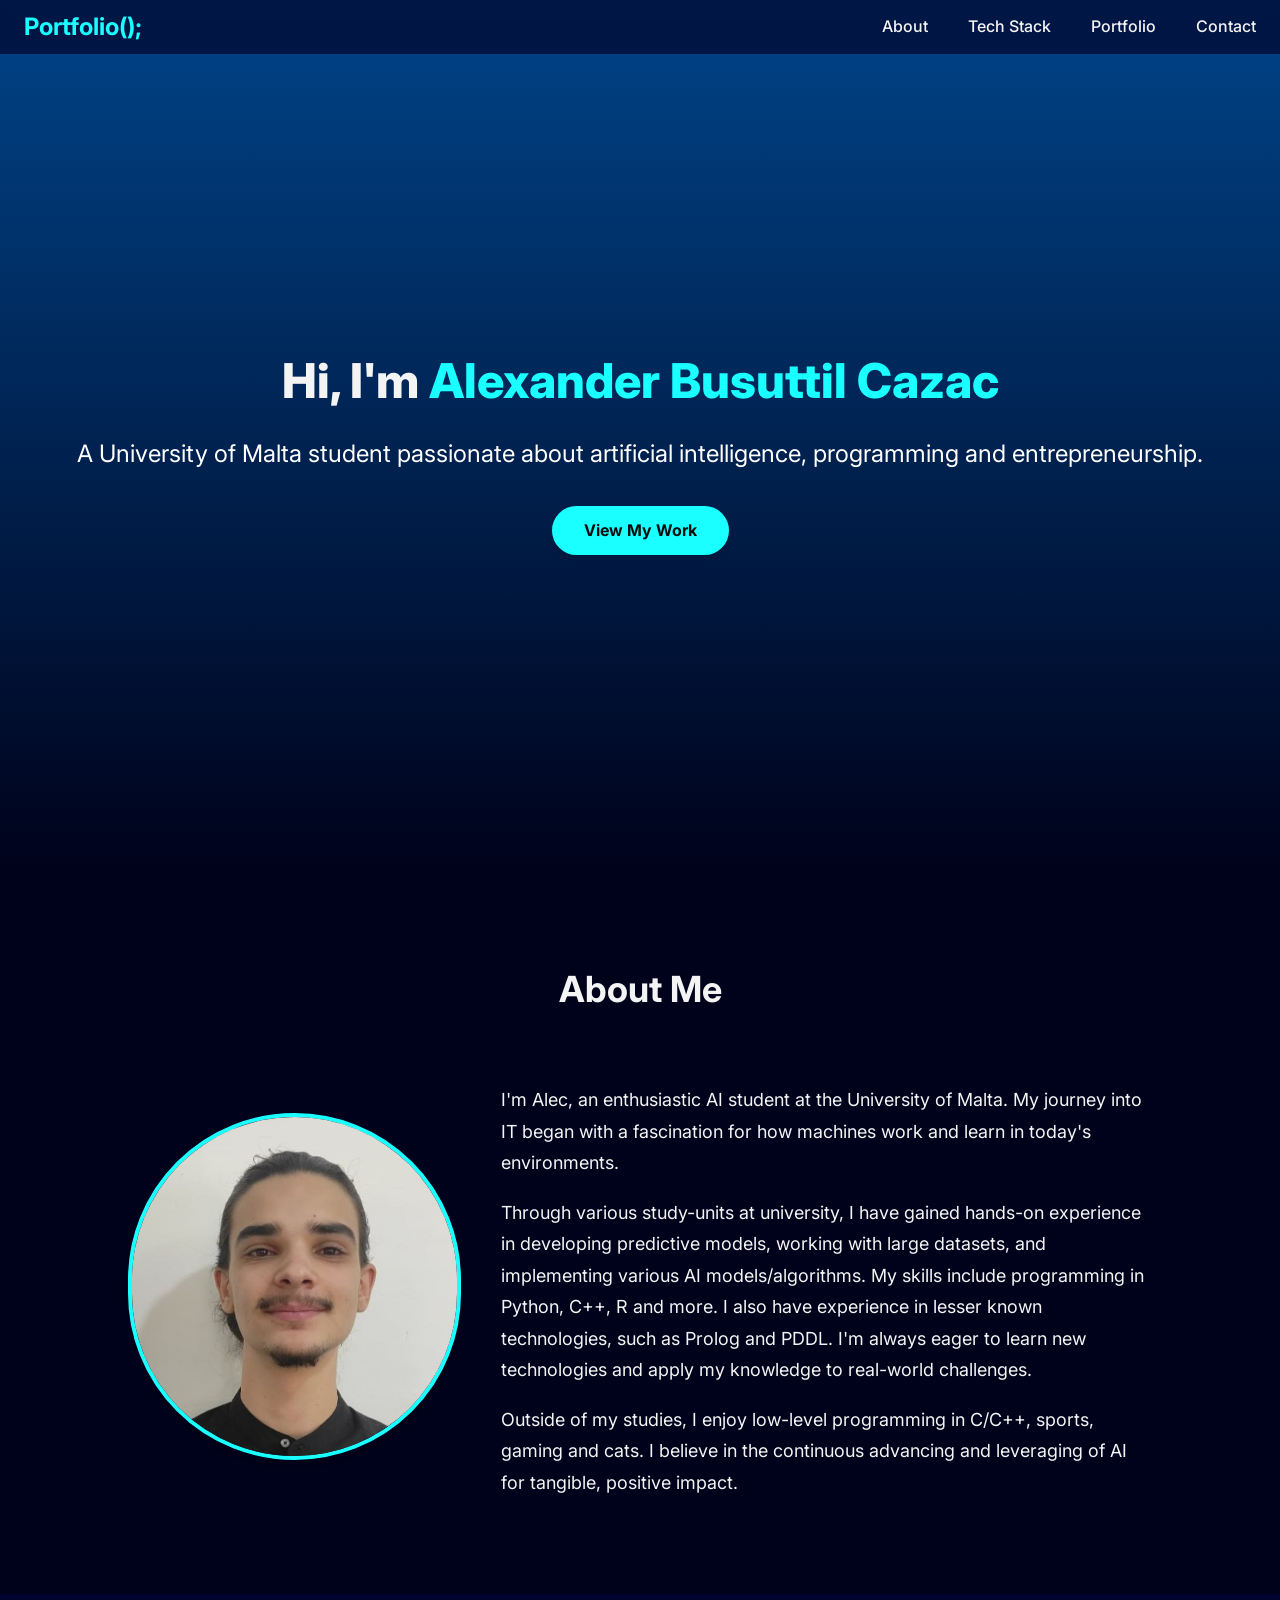
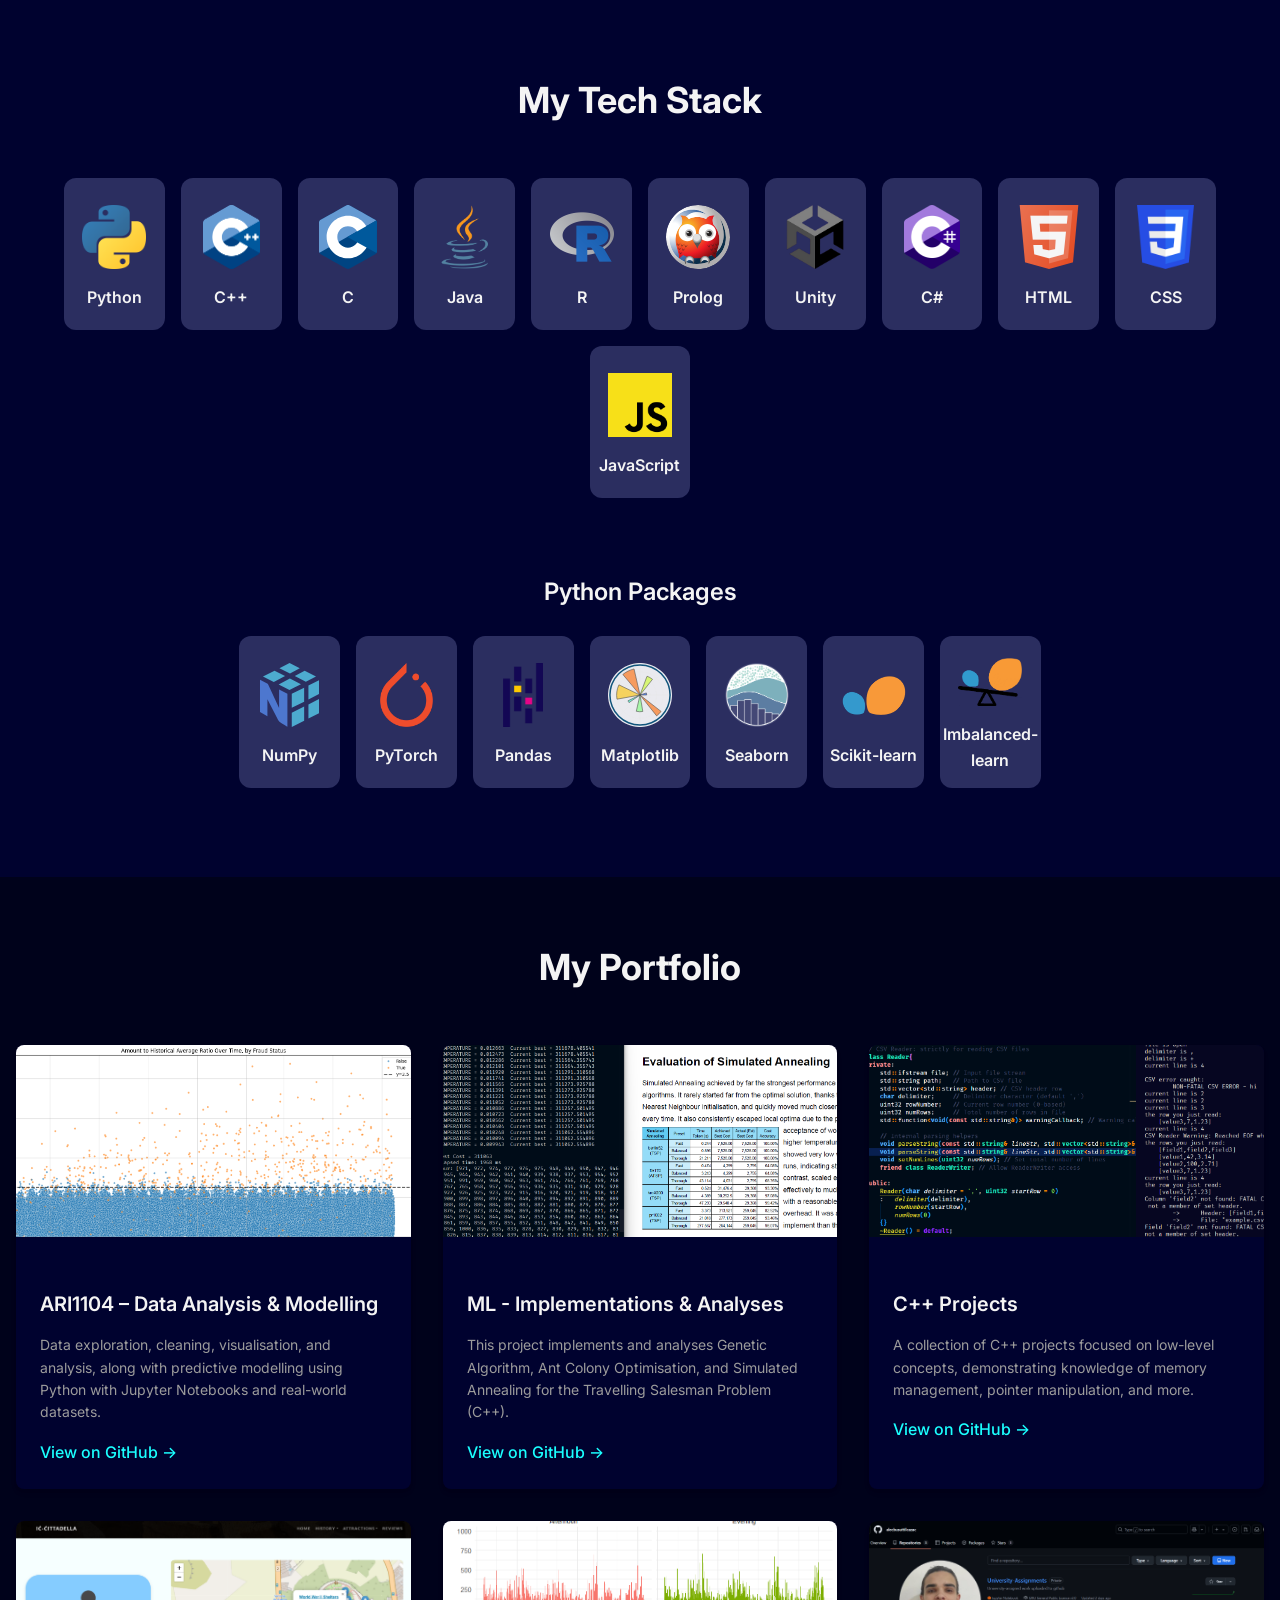
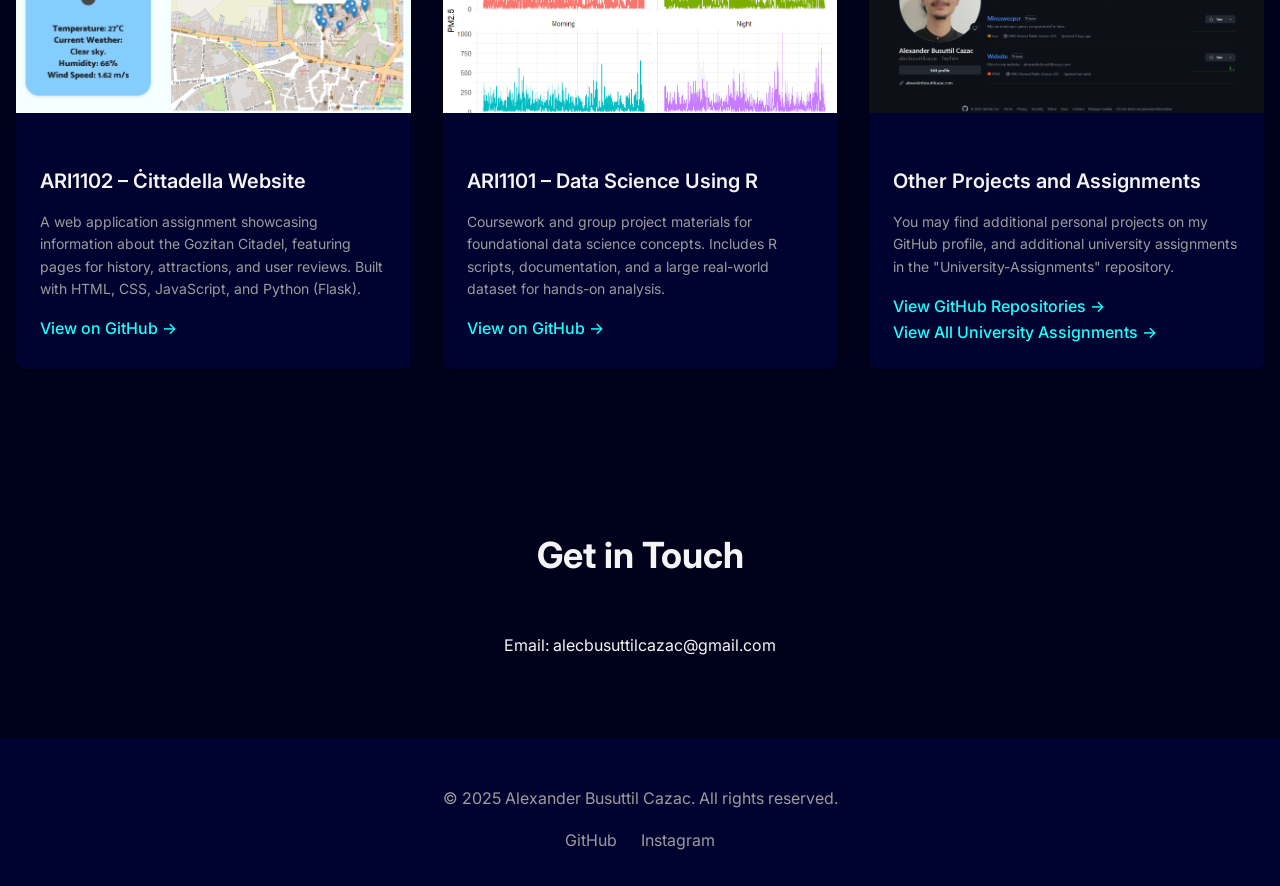
==== commit 055fae78: "Updated website to include ML project Co-Authored-By: Alexander Busuttil Cazac <71440684+alecbusutti" ====
--- a/front/index.html
+++ b/front/index.html
@@ -168,24 +168,24 @@
                 </div>
                 
                 <div class="project-card">
-                    <img src="resources/img/prj-pweb.png" class="project-image">
-                    <div class="project-info">
-                        <h3 class="project-title">Portfolio Website</h3>
-                        <p class="project-description">
-                            This website, built with HTML, CSS, and JavaScript, showcasing my portfolio and skills, and featuring a responsive design and interactive elements.
-                        </p>
-                        <a href="https://github.com/alecbusuttilcazac/Website/tree/main" class="project-link">View on GitHub &rarr;</a>
-                    </div>
-                </div>
-                
-                <div class="project-card">
-                    <img src="resources/img/prj-c-cpp.png" class="project-image">
-                    <div class="project-info">
-                        <h3 class="project-title">C/C++ Projects</h3>
-                        <p class="project-description">
-                            A collection of C and C++ projects focused on low-level concepts, demonstrating knowledge of memory management, pointer manipulation, and more.
-                        </p>
-                        <a href="https://github.com/alecbusuttilcazac/C-Cpp-Projects" class="project-link">View on GitHub &rarr;</a>
+                    <img src="resources/img/prj-ML1.png" class="project-image">
+                    <div class="project-info">
+                        <h3 class="project-title">ML - Implementations & Analyses</h3>
+                        <p class="project-description">
+                            This project implements and analyses Genetic Algorithm, Ant Colony Optimisation, and Simulated Annealing for the Travelling Salesman Problem (C++).
+                        </p>
+                        <a href="https://github.com/alecbusuttilcazac/University-Assignments/tree/main/ICS2207%20-%20Machine%20Learning%20-%20Introduction%20to%20Classification%2C%20Search%20and%20Optimisation" class="project-link">View on GitHub &rarr;</a>
+                    </div>
+                </div>
+                
+                <div class="project-card">
+                    <img src="resources/img/prj-c-cpp-2.png" class="project-image">
+                    <div class="project-info">
+                        <h3 class="project-title">C++ Projects</h3>
+                        <p class="project-description">
+                            A collection of C++ projects focused on low-level concepts, demonstrating knowledge of memory management, pointer manipulation, and more.
+                        </p>
+                        <a href="https://github.com/alecbusuttilcazac/Cpp-Projects" class="project-link">View on GitHub &rarr;</a>
                     </div>
                 </div>
                 
@@ -219,7 +219,7 @@
                             You may find additional personal projects on my GitHub profile, and additional university assignments in the "University-Assignments" repository.
                         </p>
                         <a href="https://github.com/alecbusuttilcazac?tab=repositories" class="project-link">View GitHub Repositories &rarr;</a><br>
-                        <a href="https://github.com/alecbusuttilcazac/University-Assignments" class="project-link">View More University Assignments &rarr;</a>
+                        <a href="https://github.com/alecbusuttilcazac/University-Assignments" class="project-link">View All University Assignments &rarr;</a>
                     </div>
                 </div>
             </div>
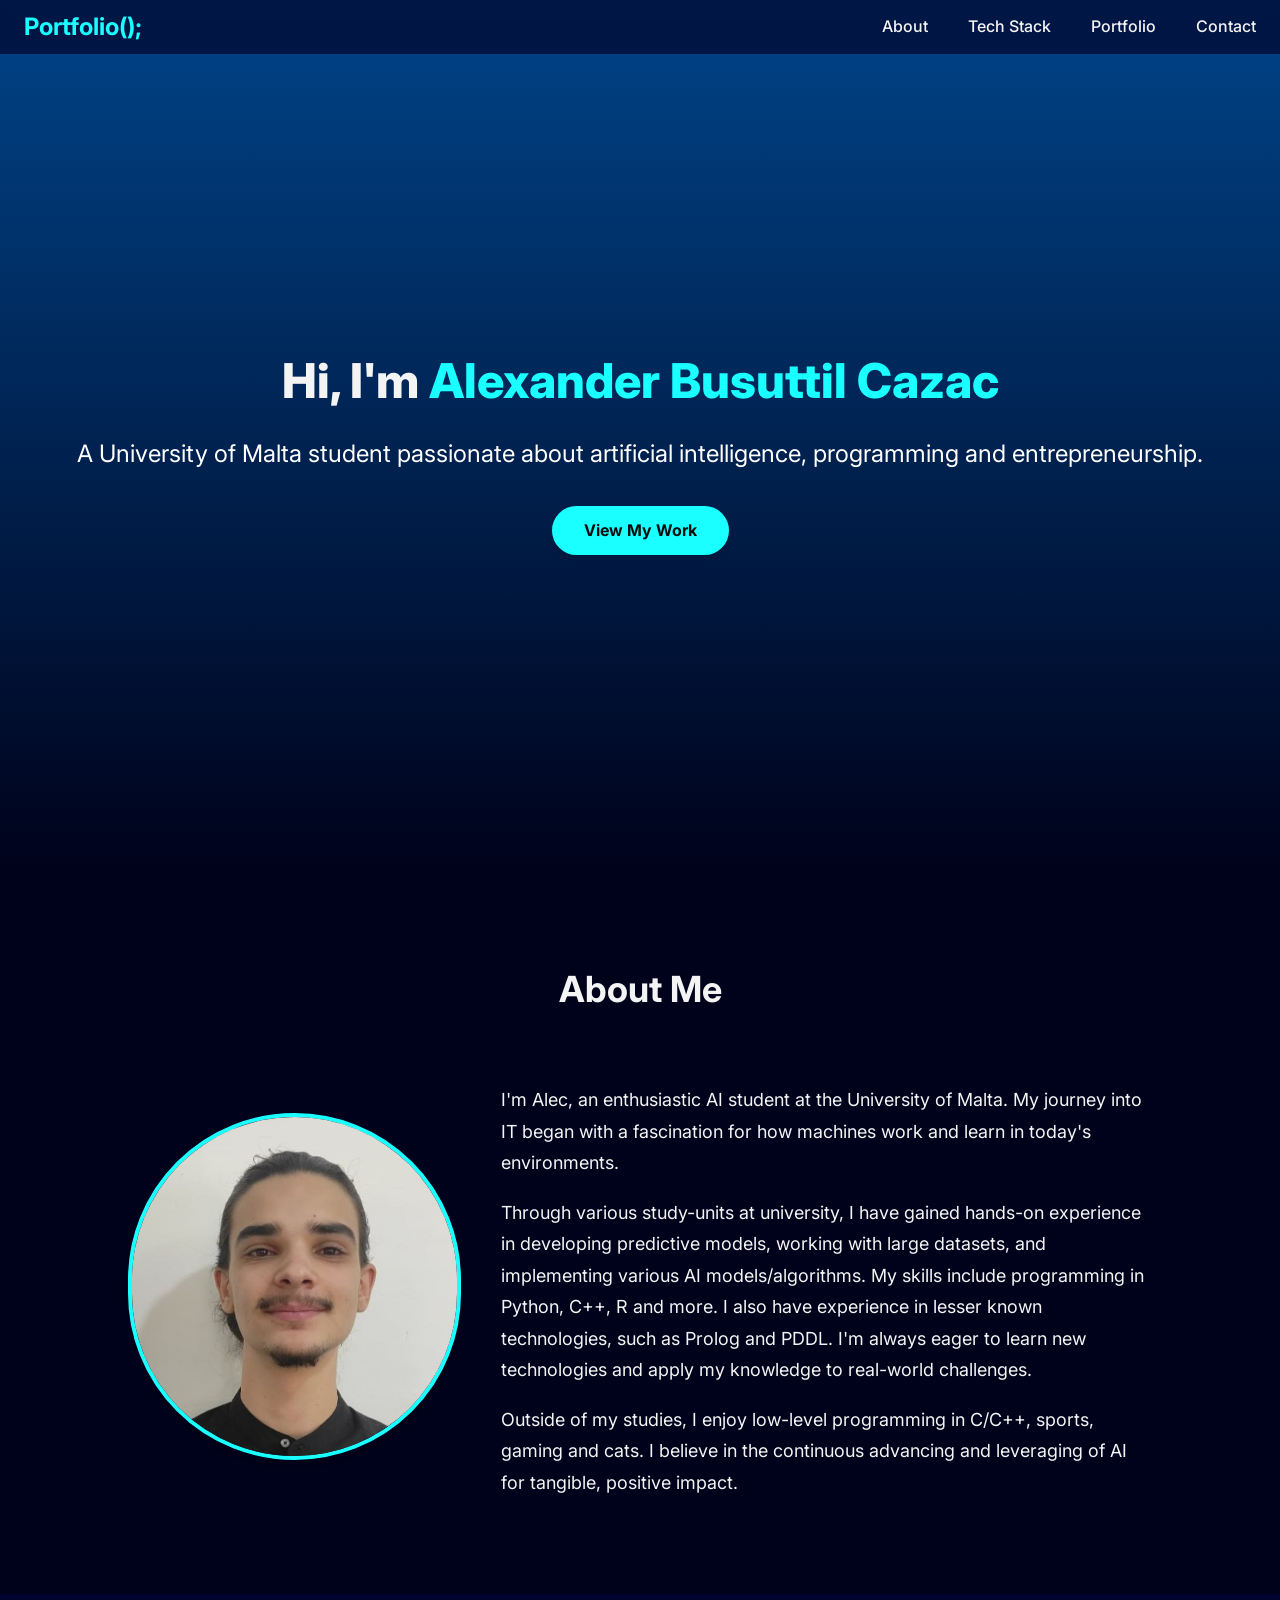
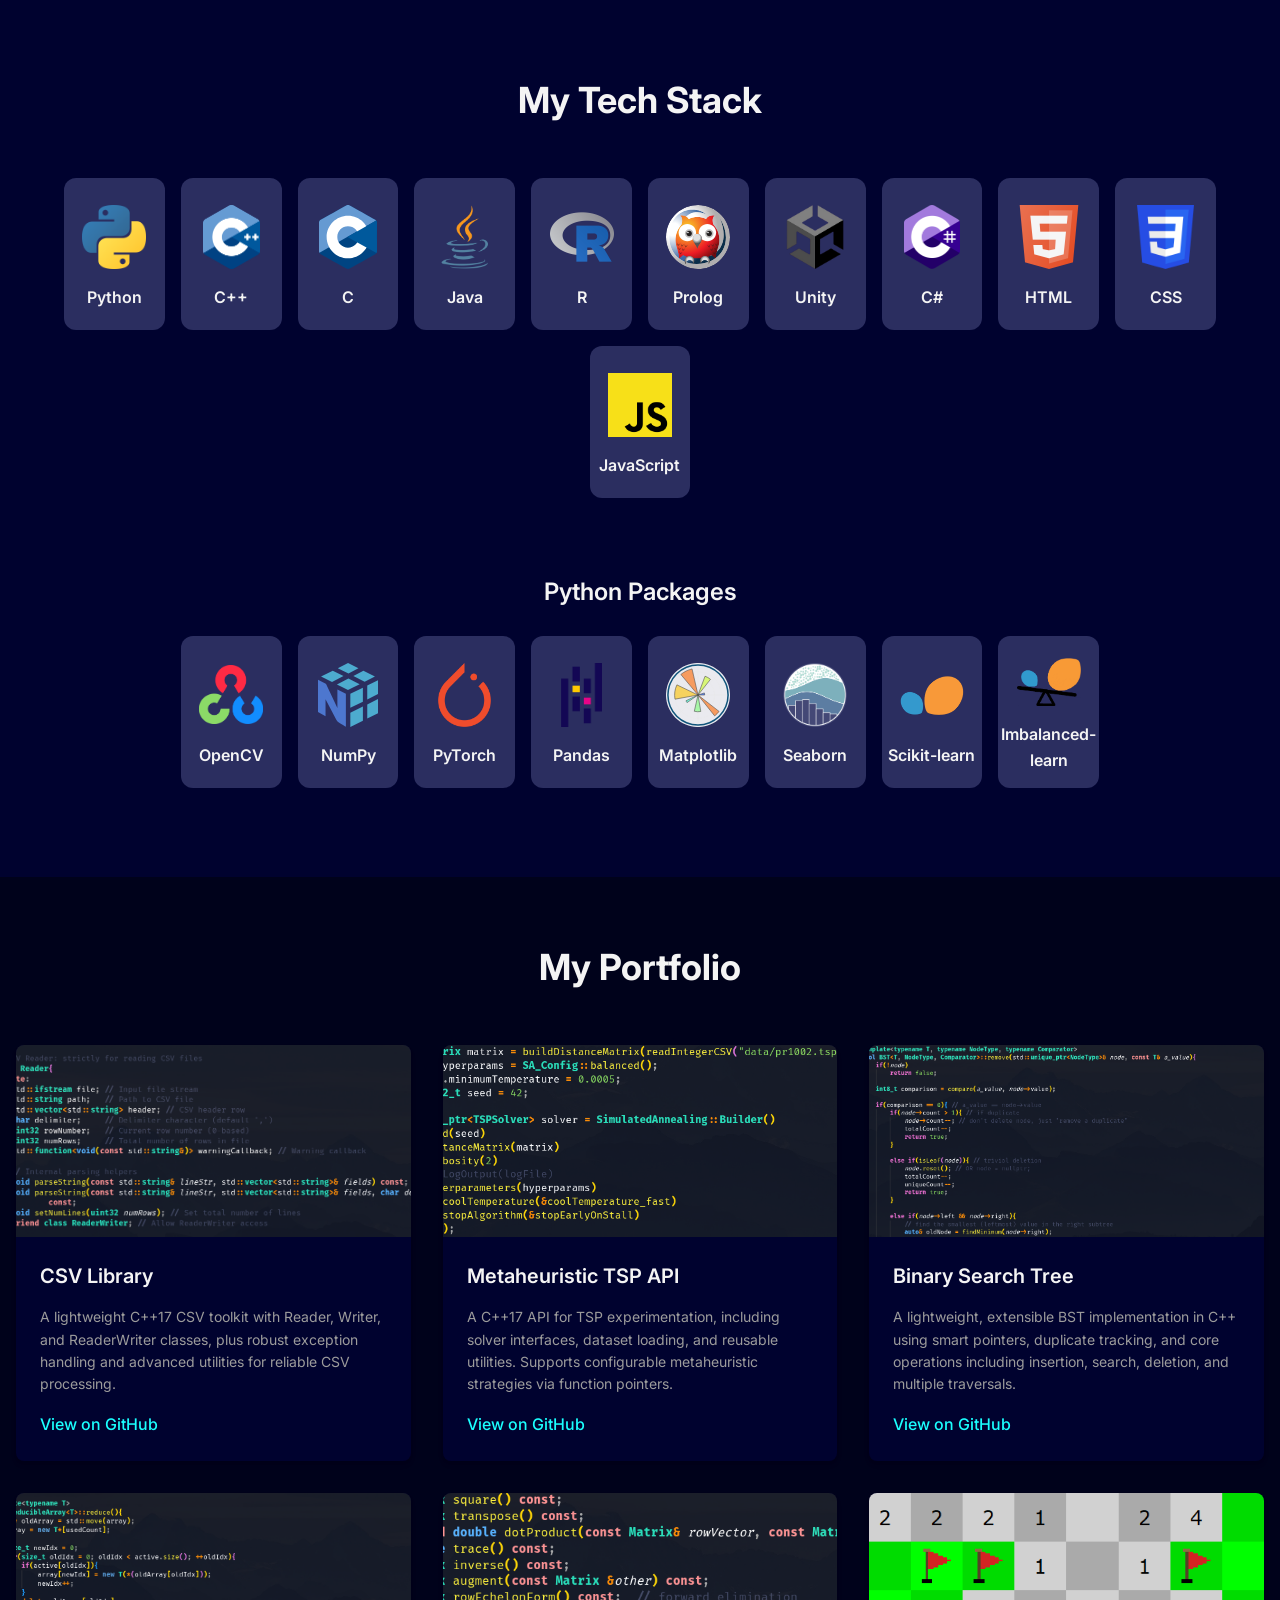
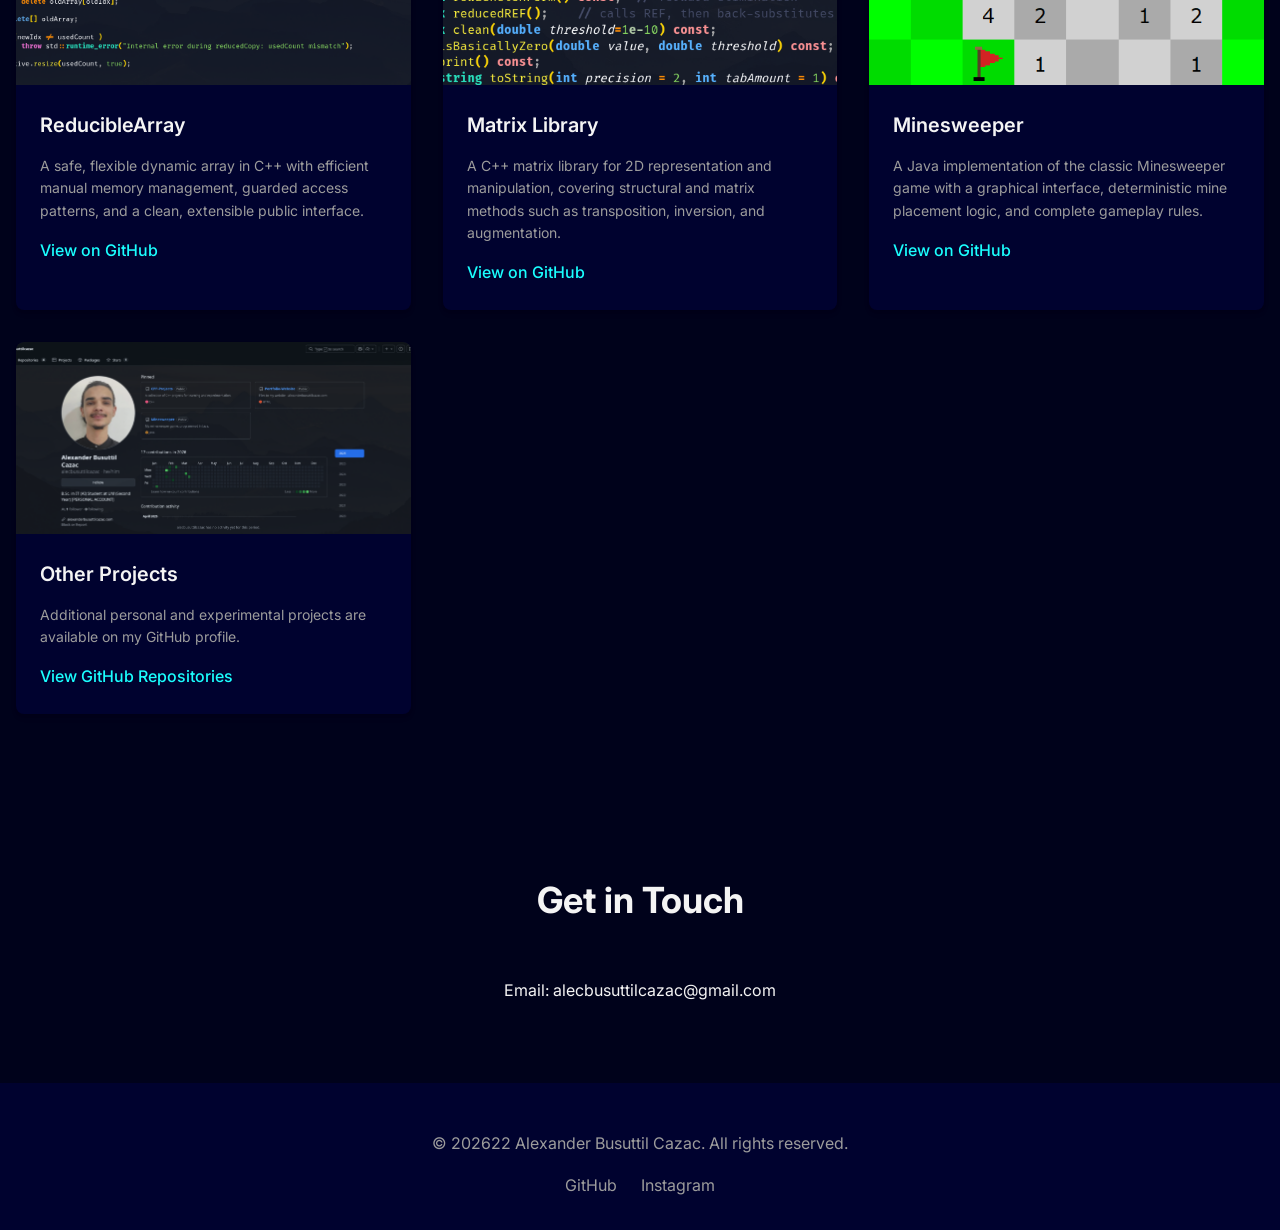
==== commit a31652b9: "Update website to include personal projects." ====
--- a/front/index.html
+++ b/front/index.html
@@ -119,6 +119,10 @@
             <h3 class="section-subtitle">Python Packages</h3>
             <div class="tech-stack-grid">
                 <div class="tech-stack-item">
+                    <img src="resources/img/icons/opencv.png" alt="OpenCV Icon" width="64" height="64">
+                    <p>OpenCV</p>
+                </div>
+                <div class="tech-stack-item">
                     <img src="resources/img/icons/numpy.svg" alt="NumPy Icon" width="64" height="64">
                     <p>NumPy</p>
                 </div>
@@ -155,71 +159,80 @@
     <section id="portfolio" class="portfolio-section">
         <div class="container">
             <h1 class="section-title">My Portfolio</h1>
-            <div class="portfolio-grid">
-                <div class="project-card">
-                    <img src="resources/img/prj-DS2.png" class="project-image">
-                    <div class="project-info">
-                        <h3 class="project-title">ARI1104 – Data Analysis & Modelling</h3>
-                        <p class="project-description">
-                            Data exploration, cleaning, visualisation, and analysis, along with predictive modelling using Python with Jupyter Notebooks and real-world datasets.
-                        </p>
-                        <a href="https://github.com/alecbusuttilcazac/University-Assignments/tree/main/ARI1104%20-%20Foundations%20for%20Data%20Science%202" class="project-link">View on GitHub &rarr;</a>
-                    </div>
-                </div>
-                
-                <div class="project-card">
-                    <img src="resources/img/prj-ML1.png" class="project-image">
-                    <div class="project-info">
-                        <h3 class="project-title">ML - Implementations & Analyses</h3>
-                        <p class="project-description">
-                            This project implements and analyses Genetic Algorithm, Ant Colony Optimisation, and Simulated Annealing for the Travelling Salesman Problem (C++).
-                        </p>
-                        <a href="https://github.com/alecbusuttilcazac/University-Assignments/tree/main/ICS2207%20-%20Machine%20Learning%20-%20Introduction%20to%20Classification%2C%20Search%20and%20Optimisation" class="project-link">View on GitHub &rarr;</a>
-                    </div>
-                </div>
-                
-                <div class="project-card">
-                    <img src="resources/img/prj-c-cpp-2.png" class="project-image">
-                    <div class="project-info">
-                        <h3 class="project-title">C++ Projects</h3>
-                        <p class="project-description">
-                            A collection of C++ projects focused on low-level concepts, demonstrating knowledge of memory management, pointer manipulation, and more.
-                        </p>
-                        <a href="https://github.com/alecbusuttilcazac/Cpp-Projects" class="project-link">View on GitHub &rarr;</a>
-                    </div>
-                </div>
-                
-                <div class="project-card">
-                    <img src="resources/img/prj-cittadella.png" class="project-image">
-                    <div class="project-info">
-                        <h3 class="project-title">ARI1102 – Ċittadella Website</h3>
-                        <p class="project-description">
-                            A web application assignment showcasing information about the Gozitan Citadel, featuring pages for history, attractions, and user reviews. Built with HTML, CSS, JavaScript, and Python (Flask).
-                        </p>
-                        <a href="https://github.com/alecbusuttilcazac/University-Assignments/tree/main/ARI1102%20-%20Programming%20for%20AI/Web%20Development" class="project-link">View on GitHub &rarr;</a>
-                    </div>
-                </div>
-                
-                <div class="project-card">
-                    <img src="resources/img/prj-R.png" class="project-image">
-                    <div class="project-info">
-                        <h3 class="project-title">ARI1101 – Data Science Using R</h3>
-                        <p class="project-description">
-                            Coursework and group project materials for foundational data science concepts. Includes R scripts, documentation, and a large real-world dataset for hands-on analysis.
-                        </p>
-                        <a href="https://github.com/alecbusuttilcazac/University-Assignments/tree/main/ARI1101%20-%20Foundations%20of%20Data%20Science" class="project-link">View on GitHub &rarr;</a>
-                    </div>
-                </div>
-                
+            <div class="portfolio-grid">    
+                <div class="project-card">
+                    <img src="resources/img/CSV.png" class="project-image">
+                    <div class="project-info">
+                        <h3 class="project-title">CSV Library</h3>
+                        <p class="project-description">
+                            A lightweight C++17 CSV toolkit with Reader, Writer, and ReaderWriter
+                            classes, plus robust exception handling and advanced utilities for reliable CSV processing.
+                        </p>
+                        <a href="https://github.com/alecbusuttilcazac/CPP-Projects/tree/main/libraries/csv-library" class="project-link">View on GitHub</a>
+                    </div>
+                </div>
+                <div class="project-card">
+                    <img src="resources/img/ML1.png" class="project-image">
+                    <div class="project-info">
+                        <h3 class="project-title">Metaheuristic TSP API</h3>
+                        <p class="project-description">
+                            A C++17 API for TSP experimentation, including solver interfaces, dataset loading,
+                            and reusable utilities. Supports configurable metaheuristic strategies via function pointers.
+                        </p>
+                        <a href="https://github.com/alecbusuttilcazac/CPP-Projects/tree/main/apis/ml-api" class="project-link">View on GitHub</a>
+                    </div>
+                </div>
+                <div class="project-card">
+                    <img src="resources/img/BST.png" class="project-image">
+                    <div class="project-info">
+                        <h3 class="project-title">Binary Search Tree</h3>
+                        <p class="project-description">
+                            A lightweight, extensible BST implementation in C++ using smart pointers,
+                            duplicate tracking, and core operations including insertion, search, deletion, and multiple traversals.
+                        </p>
+                        <a href="https://github.com/alecbusuttilcazac/CPP-Projects/tree/main/data-structures/BST-datastructure" class="project-link">View on GitHub</a>
+                    </div>
+                </div>
+                <div class="project-card">
+                    <img src="resources/img/redarr.png" class="project-image">
+                    <div class="project-info">
+                        <h3 class="project-title">ReducibleArray</h3>
+                        <p class="project-description">
+                            A safe, flexible dynamic array in C++ with efficient manual memory management,
+                            guarded access patterns, and a clean, extensible public interface.
+                        </p>
+                        <a href="https://github.com/alecbusuttilcazac/CPP-Projects/tree/main/data-structures/reduciblearray-datastructure" class="project-link">View on GitHub</a>
+                    </div>
+                </div>
+                <div class="project-card">
+                    <img src="resources/img/matrix.png" class="project-image">
+                    <div class="project-info">
+                        <h3 class="project-title">Matrix Library</h3>
+                        <p class="project-description">
+                            A C++ matrix library for 2D representation and manipulation, covering structural and matrix methods such as transposition, inversion, and augmentation.
+                        </p>
+                        <a href="https://github.com/alecbusuttilcazac/CPP-Projects/tree/main/libraries/matrix-library" class="project-link">View on GitHub</a>
+                    </div>
+                </div>
+                <div class="project-card">
+                    <img src="resources/img/prj-minesweeper.png" class="project-image">
+                    <div class="project-info">
+                        <h3 class="project-title">Minesweeper</h3>
+                        <p class="project-description">
+                            A Java implementation of the classic Minesweeper game with a graphical interface,
+                            deterministic mine placement logic, and complete gameplay rules.
+                        </p>
+                        <a href="https://github.com/alecbusuttilcazac/Minesweeper" class="project-link">View on GitHub</a>
+                    </div>
+                </div>
                 <div class="project-card">
                     <img src="resources/img/prj-github.png" class="project-image">
                     <div class="project-info">
-                        <h3 class="project-title">Other Projects and Assignments</h3>
-                        <p class="project-description">
-                            You may find additional personal projects on my GitHub profile, and additional university assignments in the "University-Assignments" repository.
-                        </p>
-                        <a href="https://github.com/alecbusuttilcazac?tab=repositories" class="project-link">View GitHub Repositories &rarr;</a><br>
-                        <a href="https://github.com/alecbusuttilcazac/University-Assignments" class="project-link">View All University Assignments &rarr;</a>
+                        <h3 class="project-title">Other Projects</h3>
+                        <p class="project-description">
+                            Additional personal and experimental projects are available on my GitHub profile.
+                        </p>
+                        <a href="https://github.com/alecbusuttilcazac?tab=repositories" class="project-link">View GitHub Repositories</a><br>
                     </div>
                 </div>
             </div>
@@ -237,7 +250,7 @@
     <!-- FOOTER -->
     <footer class="footer">
         <div class="container footer-content">
-            <p>&copy; 2025 Alexander Busuttil Cazac. All rights reserved.</p>
+            <p>&copy; 202622 Alexander Busuttil Cazac. All rights reserved.</p>
             <div class="social-links">
                 <a href="https://github.com/alecbusuttilcazac">GitHub</a>
                 <a href="https://www.instagram.com/alexanderbusuttilcazac/?hl=en">Instagram</a>
--- a/front/css/style.css
+++ b/front/css/style.css
@@ -315,6 +315,7 @@
     font-weight: 600;
     color: var(--text-colour);
     margin-bottom: 0.5rem;
+    margin-top: -0.5rem;
 }
 
 .project-description {
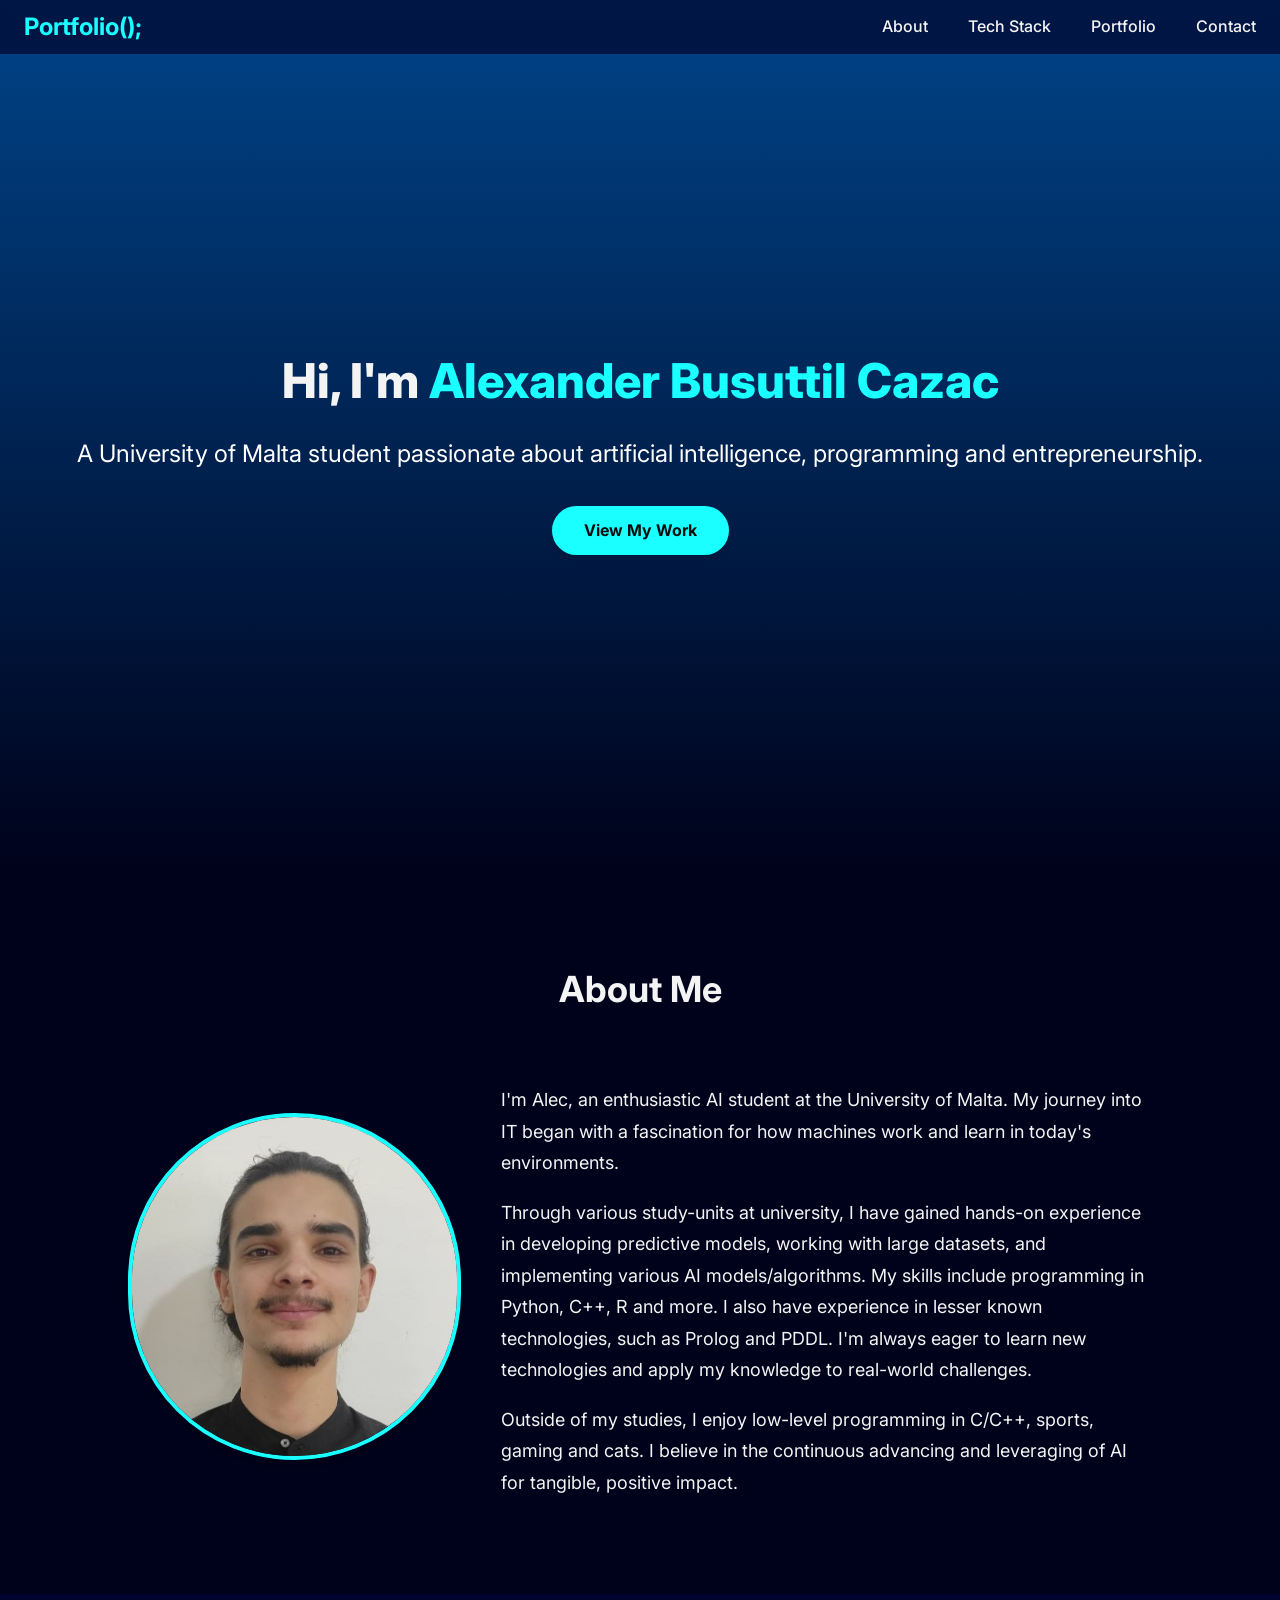
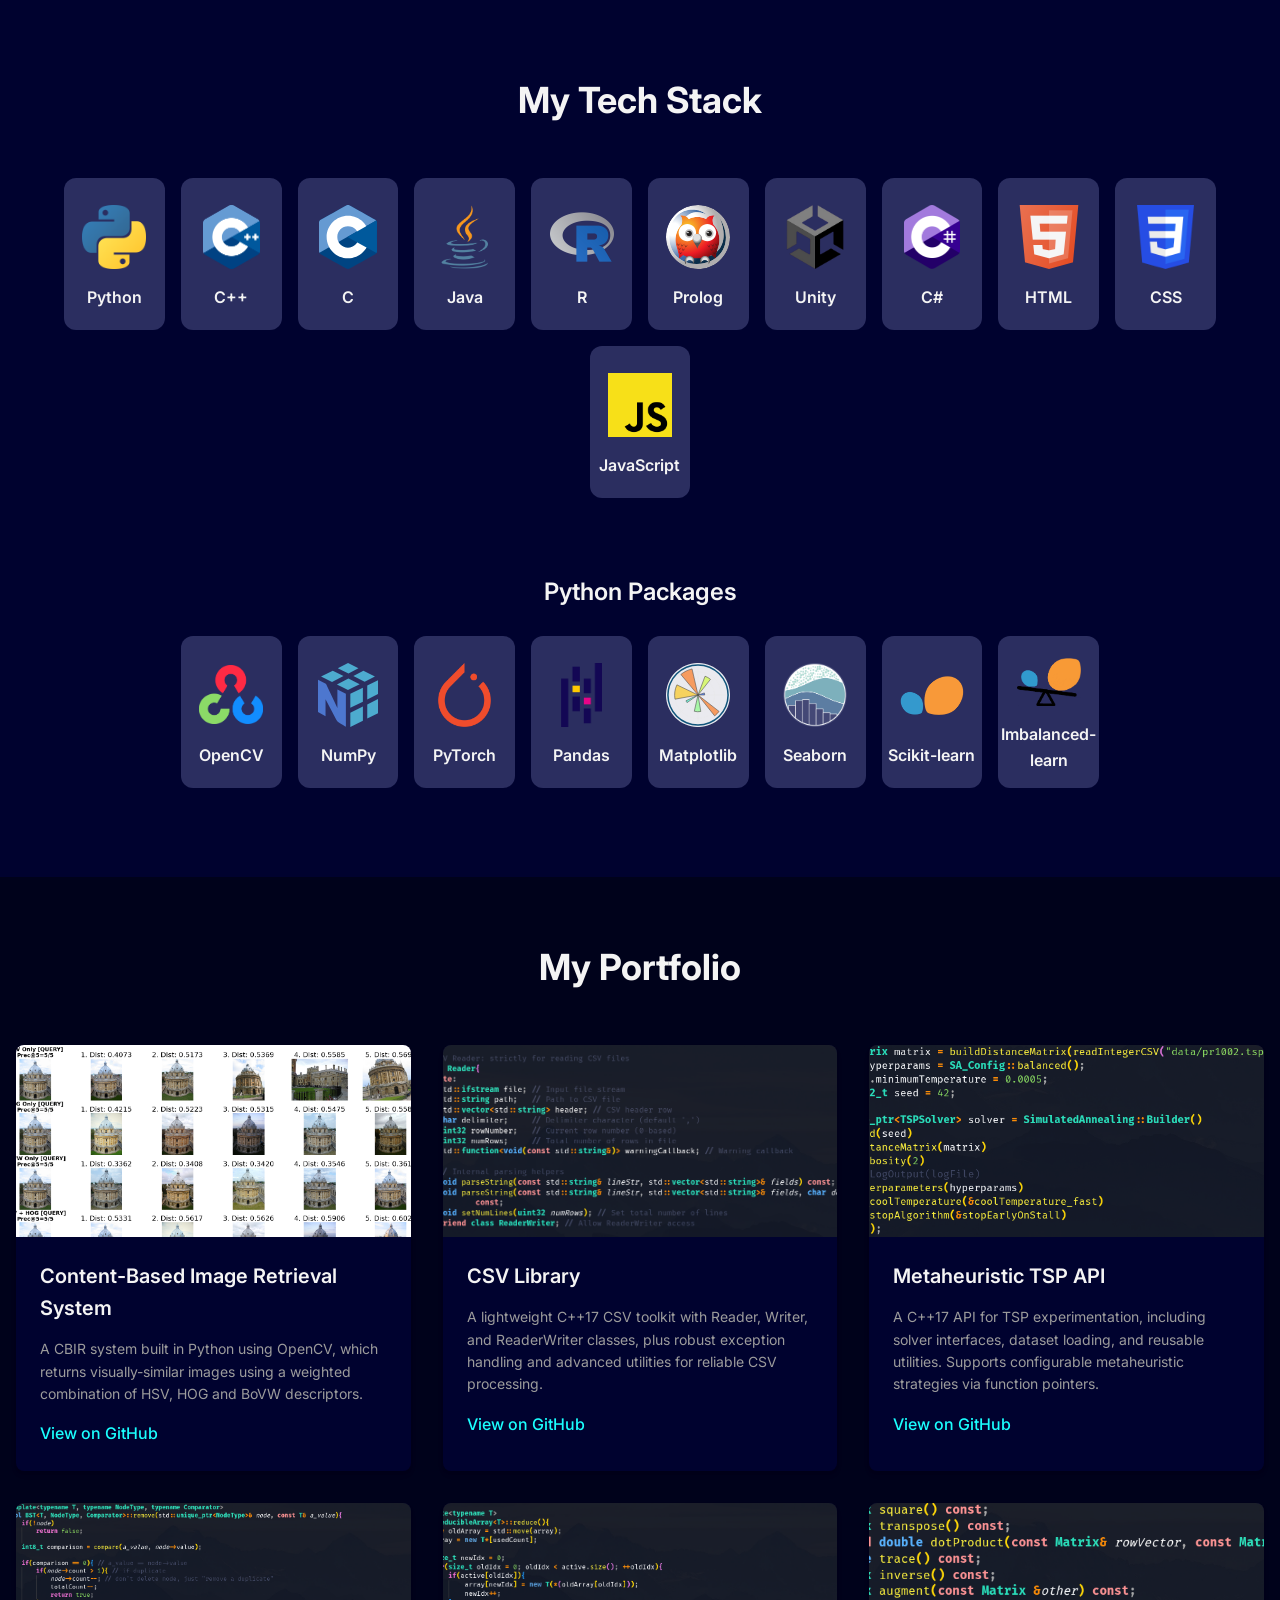
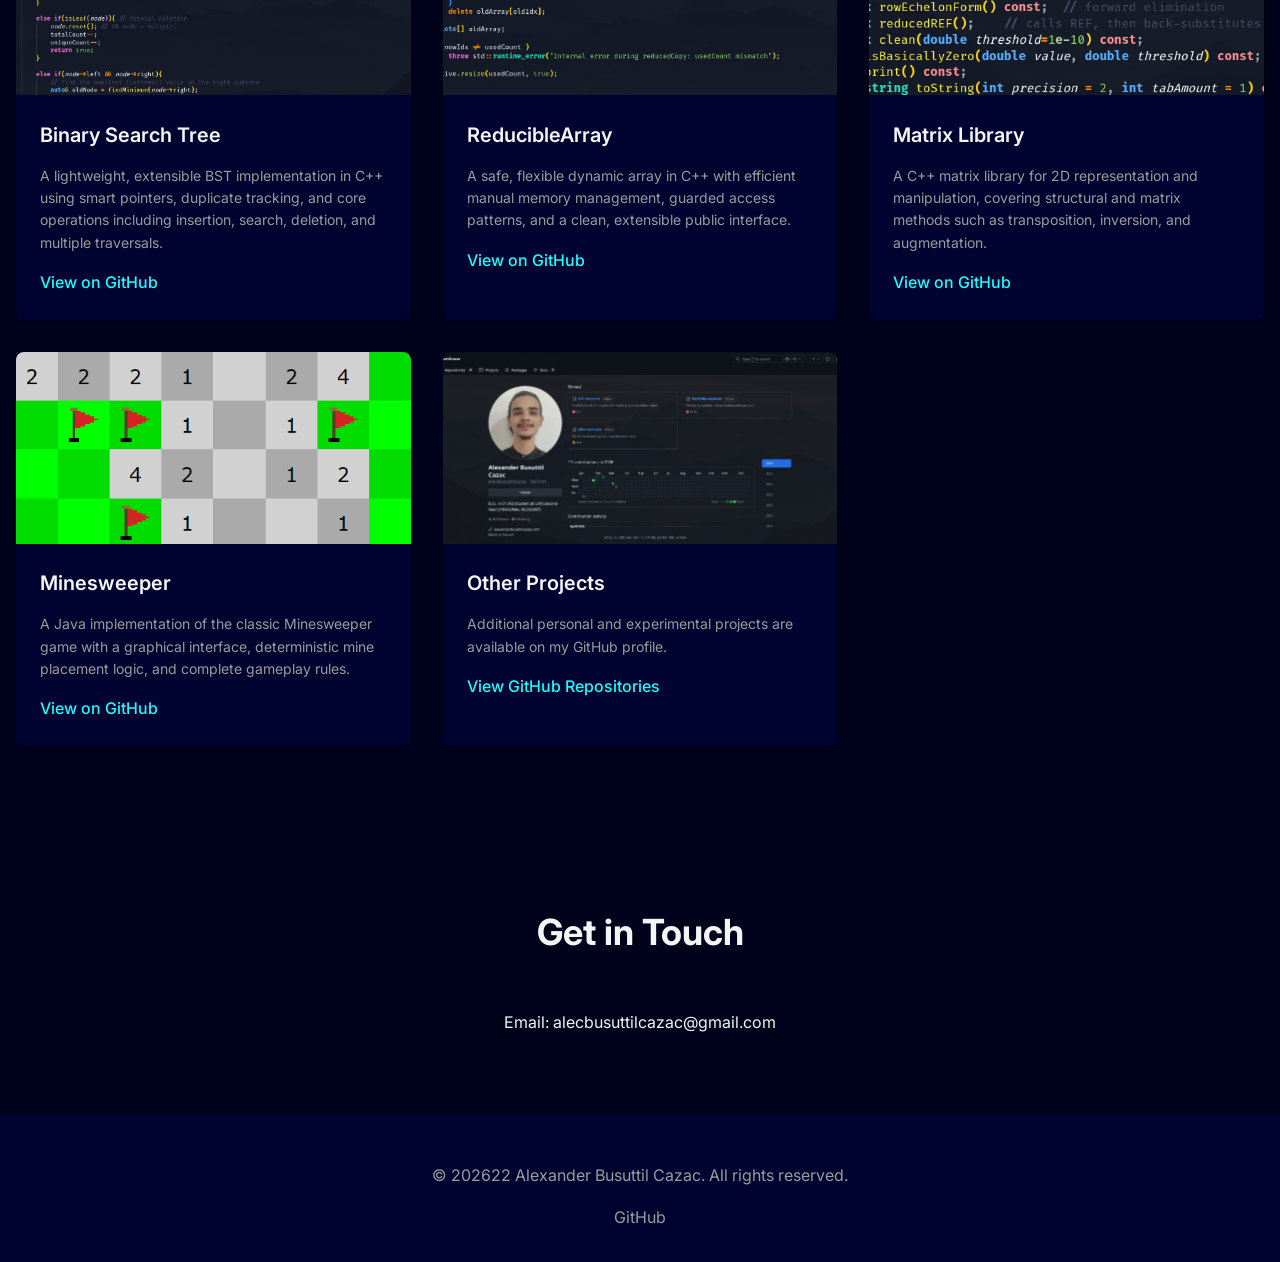
==== commit edd579d3: "Update to include newer CBIR project" ====
--- a/front/index.html
+++ b/front/index.html
@@ -6,8 +6,6 @@
     <meta name="viewport" content="width=device-width, initial-scale=1.0">
     <meta name="author" content="Alexander Busuttil Cazac">
     <link rel="stylesheet" href="https://fonts.googleapis.com/css2?family=Inter:wght@300;400;600;700&display=swap">
-    <!-- Font Awesome for icons -->
-    <link rel="stylesheet" href="https://cdnjs.cloudflare.com/ajax/libs/font-awesome/6.4.0/css/all.min.css">
     <link rel="stylesheet" href="css/style.css?v=2.2">
     <link rel="icon" type="image/x-icon" href="resources/favicon.ico">
     <title>Alexander's Portfolio - Home</title>
@@ -159,7 +157,17 @@
     <section id="portfolio" class="portfolio-section">
         <div class="container">
             <h1 class="section-title">My Portfolio</h1>
-            <div class="portfolio-grid">    
+            <div class="portfolio-grid">
+                <div class="project-card">
+                    <img src="resources/img/cbir.png" class="project-image">
+                    <div class="project-info">
+                        <h3 class="project-title">Content-Based Image Retrieval System</h3>
+                        <p class="project-description">
+                            A CBIR system built in Python using OpenCV, which returns visually-similar images using a weighted combination of HSV, HOG and BoVW descriptors.
+                        </p>
+                        <a href="https://github.com/alecbusuttilcazac/Content-Based-Image-Retrieval-System" class="project-link">View on GitHub</a>
+                    </div>
+                </div>
                 <div class="project-card">
                     <img src="resources/img/CSV.png" class="project-image">
                     <div class="project-info">
@@ -253,7 +261,6 @@
             <p>&copy; 202622 Alexander Busuttil Cazac. All rights reserved.</p>
             <div class="social-links">
                 <a href="https://github.com/alecbusuttilcazac">GitHub</a>
-                <a href="https://www.instagram.com/alexanderbusuttilcazac/?hl=en">Instagram</a>
             </div>
         </div>
     </footer>
--- a/front/css/style.css
+++ b/front/css/style.css
@@ -273,8 +273,6 @@
     text-align: center;
 }
 
-/* test */
-
 /* --- Portfolio Section --- */
 .portfolio-section {
     background-color: var(--background-colour);
@@ -343,43 +341,6 @@
 
 .contact-container {
     max-width: 48rem;
-}
-
-.contact-form {
-    display: flex;
-    flex-direction: column;
-    gap: 1.5rem;
-}
-
-.form-group label {
-    display: block;
-    font-size: 1.125rem;
-    font-weight: 500;
-    color: var(--text-colour);
-    margin-bottom: 0.5rem;
-}
-
-.form-group input,
-.form-group textarea {
-    display: block;
-    width: 100%;
-    padding: 0.75rem 1rem;
-    border: 1px solid var(--light-grey);
-    background-color: var(--card-bg);
-    color: var(--text-colour);
-    border-radius: 0.375rem;
-    box-shadow: 0 1px 2px 0 rgba(0, 0, 0, 0.05);
-    font-size: 1.125rem;
-}
-
-.form-group input:focus,
-.form-group textarea:focus {
-    outline: 2px solid var(--accent-colour);
-    border-color: var(--accent-colour);
-}
-
-.form-submit {
-    text-align: center;
 }
 
 /* --- Footer --- */
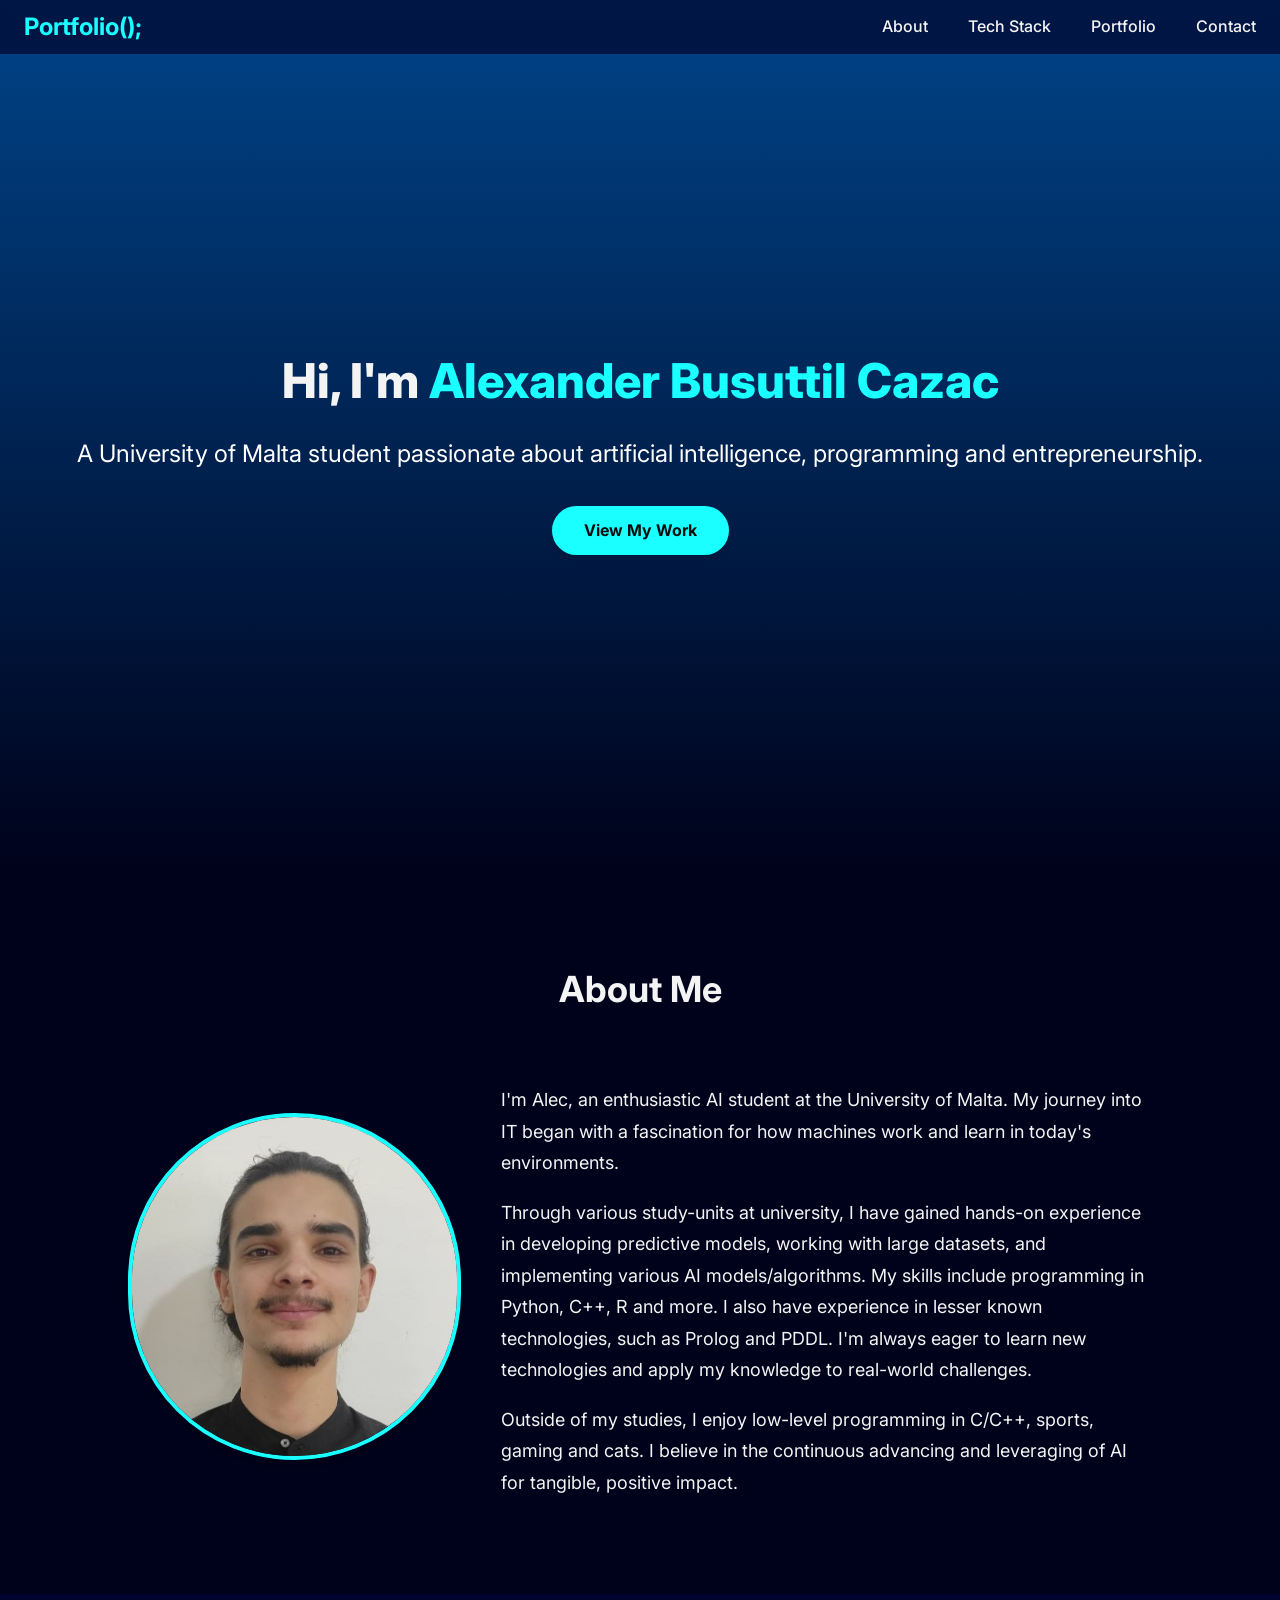
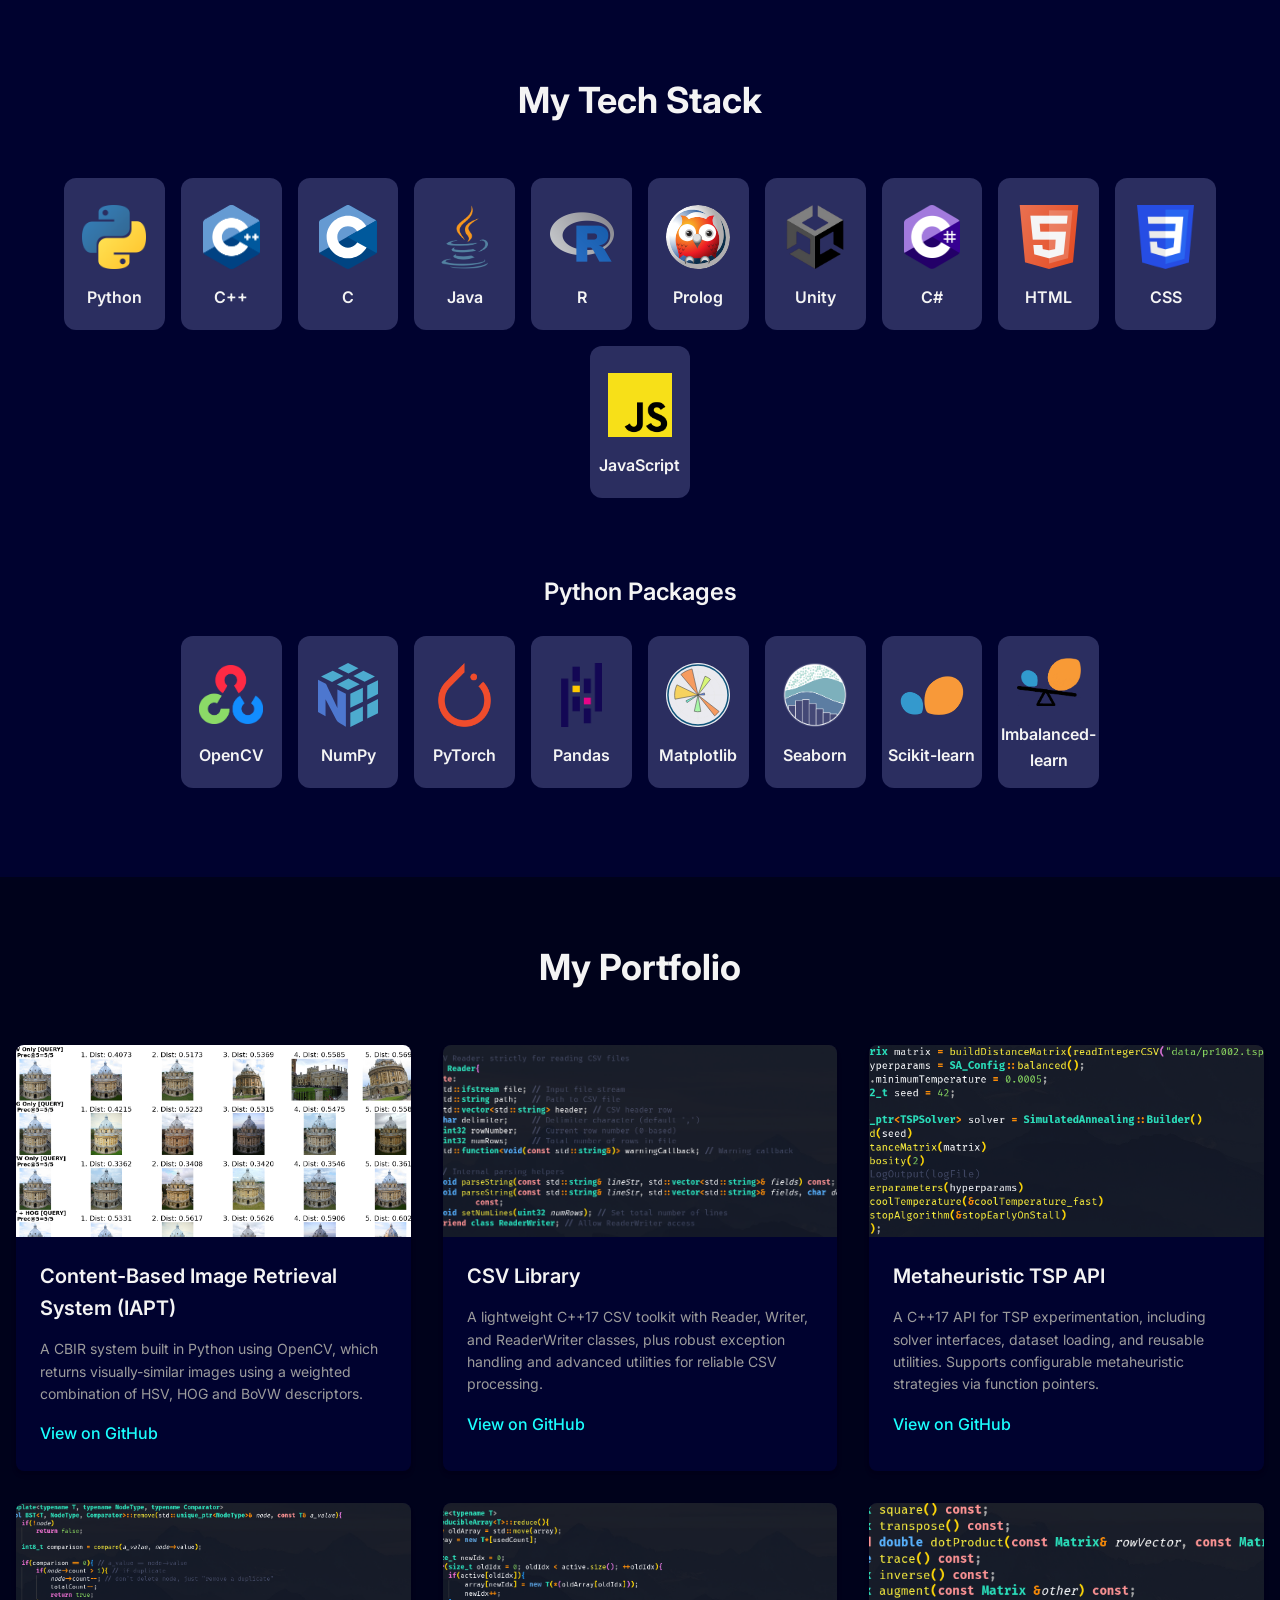
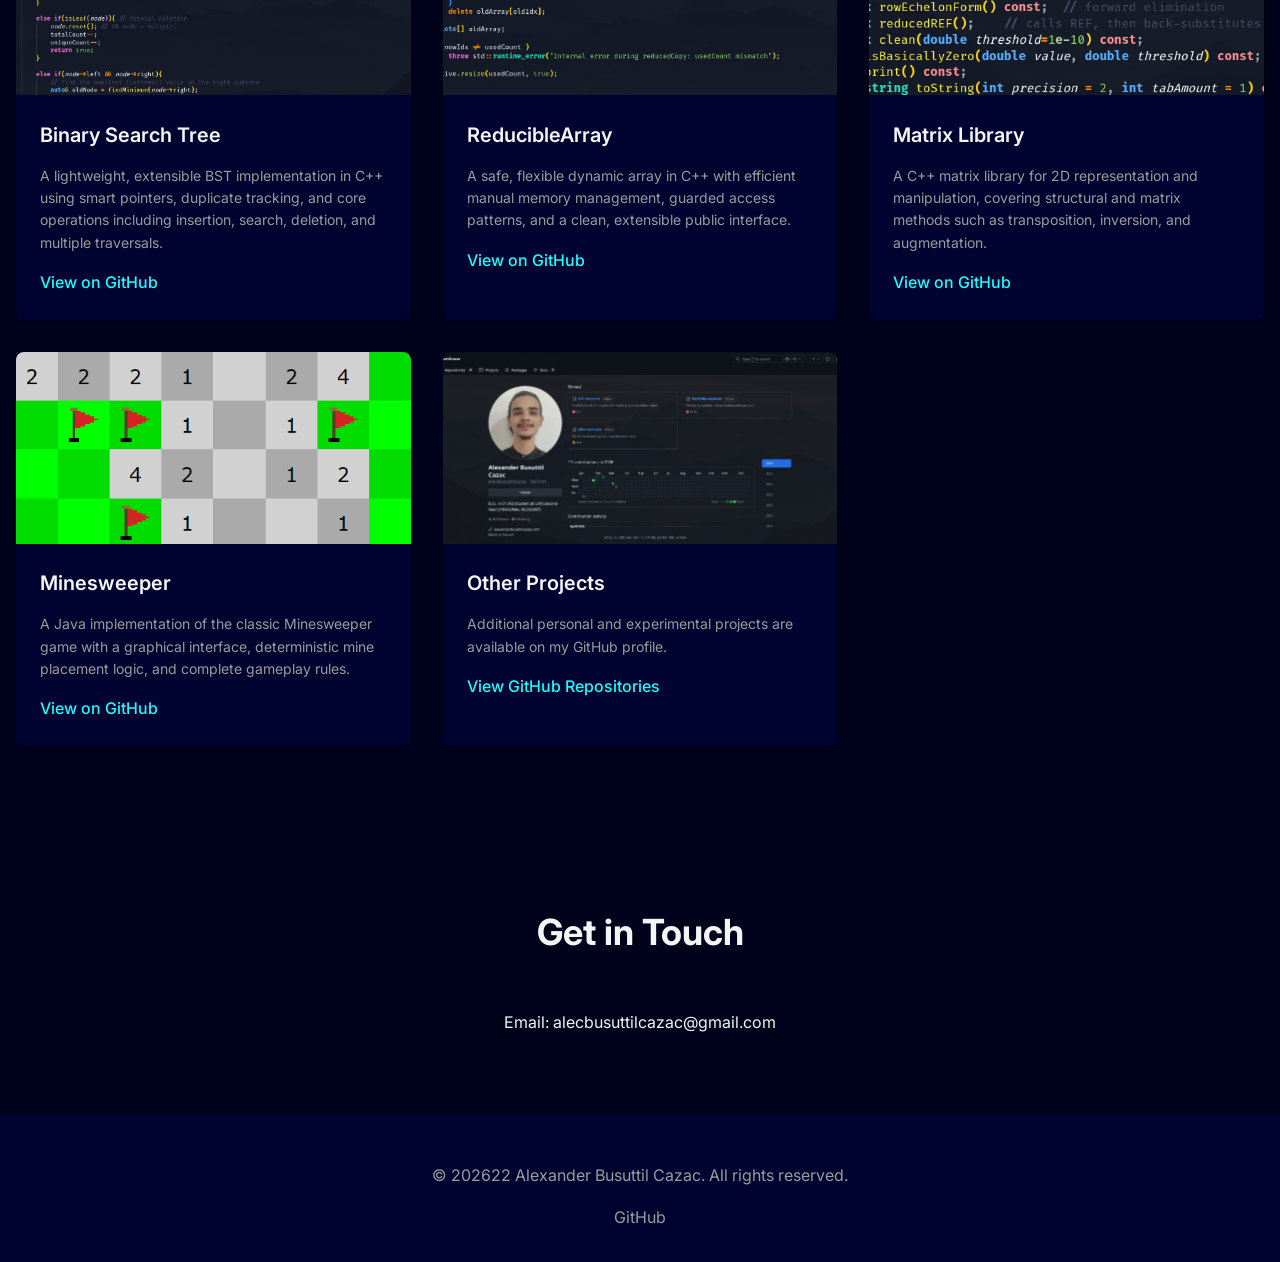
==== commit 6e1fb62e: "Update index.html" ====
--- a/front/index.html
+++ b/front/index.html
@@ -161,7 +161,7 @@
                 <div class="project-card">
                     <img src="resources/img/cbir.png" class="project-image">
                     <div class="project-info">
-                        <h3 class="project-title">Content-Based Image Retrieval System</h3>
+                        <h3 class="project-title">Content-Based Image Retrieval System (IAPT)</h3>
                         <p class="project-description">
                             A CBIR system built in Python using OpenCV, which returns visually-similar images using a weighted combination of HSV, HOG and BoVW descriptors.
                         </p>
